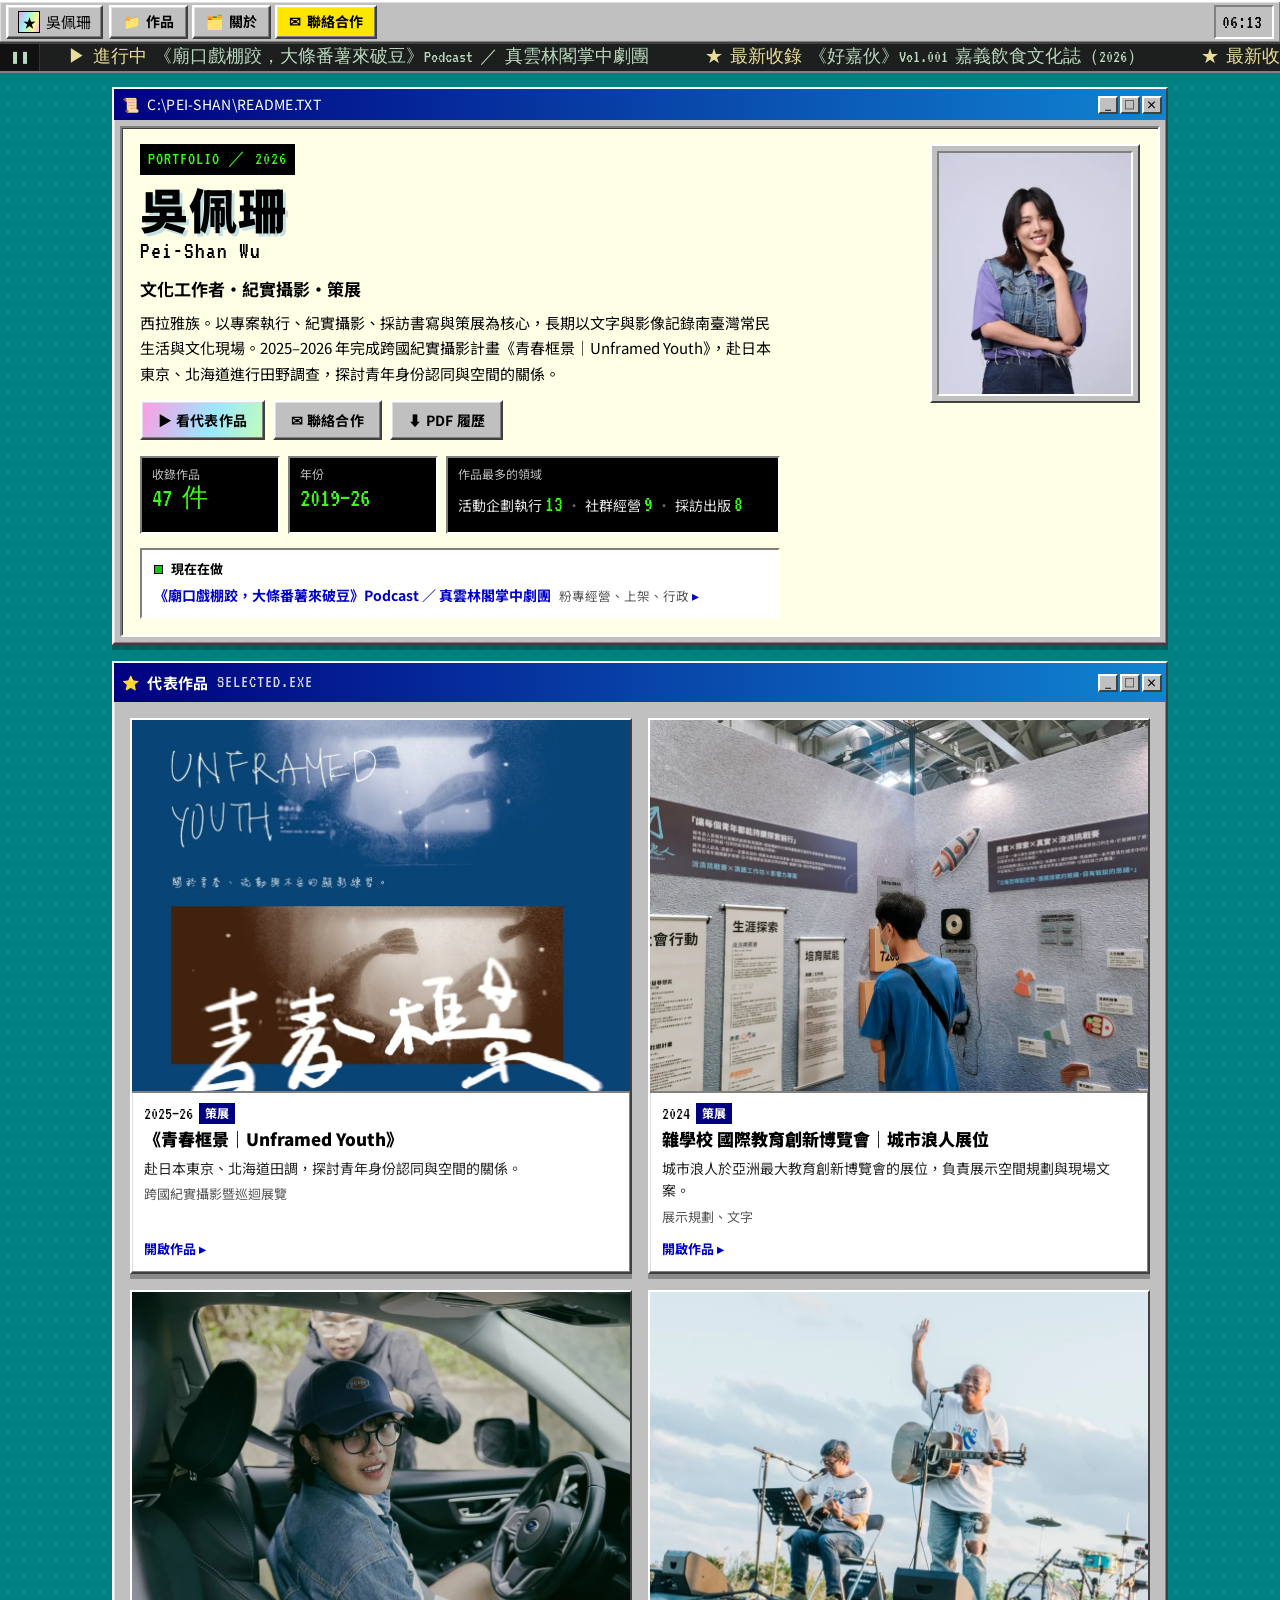
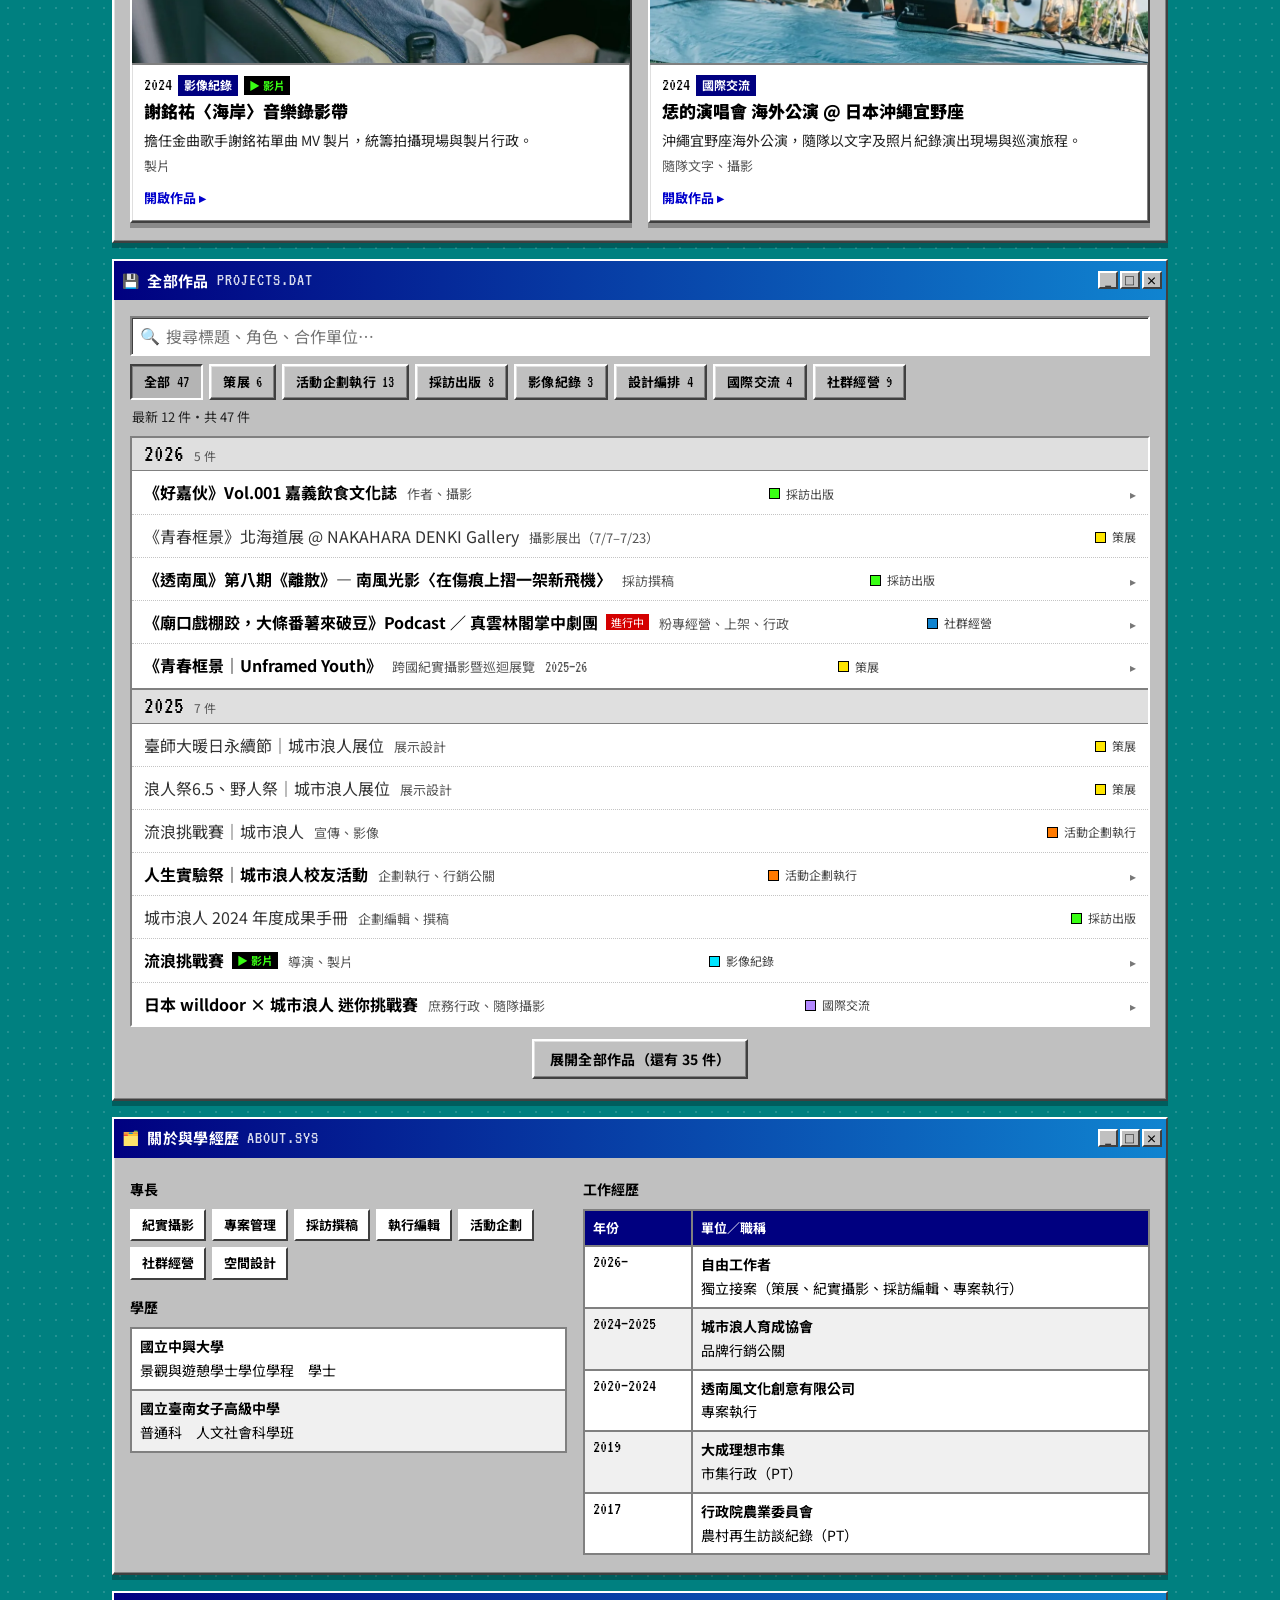
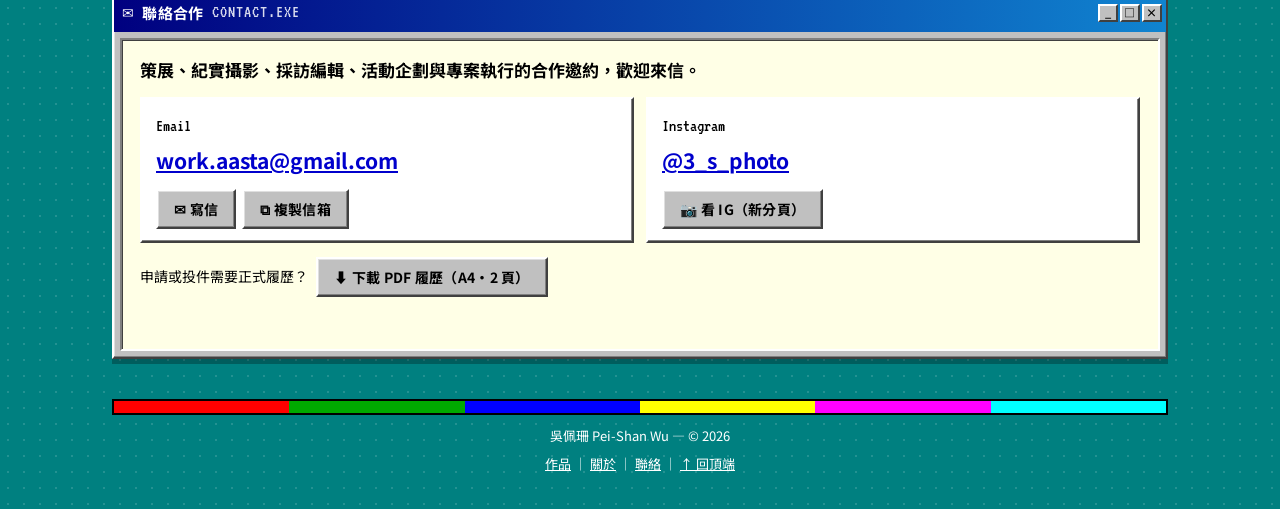
==== portfolio/index.html @ 2f160eac "Add portfolio site (portfolio/) Data-driven portfolio: works from data/works.csv, detail pages, cont" ====
<!DOCTYPE html>
<html lang="zh-Hant">
<head>
<meta charset="UTF-8">
<meta name="viewport" content="width=device-width, initial-scale=1">
<title>吳佩珊 Pei-Shan Wu｜文化工作者・紀實攝影・策展</title>
<meta name="description" content="吳佩珊（Pei-Shan Wu），文化工作者、紀實攝影、策展。作品集與合作聯絡。">
<meta property="og:title" content="吳佩珊 Pei-Shan Wu｜作品集">
<meta property="og:description" content="文化工作者・紀實攝影・策展。代表作品、完整專案列表與聯絡方式。">
<meta property="og:type" content="website">
<meta property="og:image" content="og-image.jpg">
<meta name="theme-color" content="#000080">
<link rel="icon" href="favicon.svg" type="image/svg+xml">
<link rel="preconnect" href="https://fonts.googleapis.com">
<link rel="preconnect" href="https://fonts.gstatic.com" crossorigin>
<link href="https://fonts.googleapis.com/css2?family=Noto+Sans+TC:wght@700;900&family=VT323&display=swap" rel="stylesheet">
<link rel="stylesheet" href="assets/style.css">

<!-- ════════════════════════════════════════════════════════════
     ✏️ 網站設定（平常不用改）
     作品資料預設讀取 data/works.csv。
     若之後改用 Google 試算表，把「發布到網路」的 CSV 網址貼進 sheetCsvUrl；
     讀不到時會自動退回 data/works.csv。
     ════════════════════════════════════════════════════════════ -->
<script>
window.SITE = {
  worksCsv: 'data/works.csv',
  experienceCsv: 'data/experience.csv',
  sheetCsvUrl: '',
  // 「現在在做」下方的一句接案狀態，例如：'2026 年 12 月起可接新案'。留空就不顯示。
  availability: ''
};
</script>
</head>
<body>
<a class="skip" href="#main">跳到主要內容</a>

<!-- ── 工作列 ── -->
<header class="taskbar" id="taskbar">
  <a class="start" href="#top" aria-label="回到首頁">
    <span class="start-logo" aria-hidden="true">★</span><span class="start-txt">吳佩珊</span>
  </a>
  <nav class="tasknav" id="tasknav" aria-label="主選單">
    <a class="task" href="#works" data-nav="works"><span aria-hidden="true">📁</span> 作品</a>
    <a class="task" href="#about" data-nav="about"><span aria-hidden="true">🗂️</span> 關於</a>
    <a class="task task-cta" href="#contact" data-nav="contact"><span aria-hidden="true">✉</span> 聯絡合作</a>
  </nav>
  <div class="tray">
    <button class="tray-btn" id="gBtn" type="button" hidden aria-pressed="false" aria-label="開啟重力感應"><span class="g-ico" aria-hidden="true">⚛</span><span class="g-txt">重力</span></button>
    <span id="clock" aria-hidden="true">--:--</span>
  </div>
</header>
<p class="fx-note" id="fxNote" role="status" aria-live="polite" hidden></p>

<!-- ── 跑馬燈（內容來自作品資料，可暫停）── -->
<div class="marquee" id="marquee" hidden>
  <button class="marq-toggle" id="marqToggle" type="button" aria-pressed="false" aria-label="暫停跑馬燈">❚❚</button>
  <div class="marq-viewport"><div class="marq-track" id="marqTrack"></div></div>
</div>

<main id="main" tabindex="-1">

  <!-- ═════════ 首頁 ═════════ -->
  <div id="view-home">

    <section class="hero" id="top" aria-labelledby="heroName">
      <div class="win hero-intro">
        <div class="win-title"><span aria-hidden="true">📜</span> C:\PEI-SHAN\README.TXT<span class="win-ctrl" aria-hidden="true"><b>_</b><b>□</b><b>×</b></span></div>
        <div class="win-body paper">
          <div class="intro-grid">
            <div>
              <p class="eyebrow">PORTFOLIO ／ 2026</p>
              <h1 id="heroName" class="name">吳佩珊<span class="name-en">Pei-Shan Wu</span></h1>
              <p class="roles">文化工作者・紀實攝影・策展</p>
              <p class="bio">西拉雅族。以專案執行、紀實攝影、採訪書寫與策展為核心，長期以文字與影像記錄南臺灣常民生活與文化現場。2025–2026 年完成跨國紀實攝影計畫《青春框景｜Unframed Youth》，赴日本東京、北海道進行田野調查，探討青年身份認同與空間的關係。</p>
              <div class="cta-row">
                <a class="btn btn-holo" href="#featured">▶ 看代表作品</a>
                <a class="btn" href="#contact">✉ 聯絡合作</a>
                <a class="btn" href="cv/wu-pei-shan-cv.pdf" download="吳佩珊_履歷.pdf">⬇ PDF 履歷</a>
              </div>
            </div>
            <figure class="portrait">
              <img src="images/profile-portrait.webp" alt="吳佩珊肖像" width="480" height="600" decoding="async" fetchpriority="high">
            </figure>
          </div>
          <dl class="stats" id="stats" aria-label="作品統計"></dl>
          <div class="now" id="now" hidden>
            <p class="now-h"><span class="now-dot" aria-hidden="true"></span>現在在做</p>
            <ul class="now-list" id="nowList"></ul>
            <p class="now-avail" id="nowAvail" hidden></p>
          </div>
        </div>
      </div>
    </section>

    <!-- 代表作品 -->
    <section class="win" id="featured" aria-labelledby="featuredTitle">
      <div class="win-title"><span aria-hidden="true">⭐</span> <h2 id="featuredTitle">代表作品</h2> <span class="en">SELECTED.EXE</span><span class="win-ctrl" aria-hidden="true"><b>_</b><b>□</b><b>×</b></span></div>
      <div class="win-body silver">
        <div class="feat-grid" id="featuredGrid"><p class="loading">讀取中…<span class="blink">█</span></p></div>
      </div>
    </section>

    <!-- 全部作品 -->
    <section class="win" id="works" aria-labelledby="worksTitle">
      <div class="win-title"><span aria-hidden="true">💾</span> <h2 id="worksTitle">全部作品</h2> <span class="en">PROJECTS.DAT</span><span class="win-ctrl" aria-hidden="true"><b>_</b><b>□</b><b>×</b></span></div>
      <div class="win-body silver">
        <div class="toolbar">
          <label class="search">
            <span class="sr">搜尋作品</span>
            <span aria-hidden="true">🔍</span>
            <input type="search" id="q" placeholder="搜尋標題、角色、合作單位…" autocomplete="off">
          </label>
        </div>
        <div class="filters" id="filters" role="group" aria-label="依類別篩選"></div>
        <p class="count" id="count" aria-live="polite"></p>
        <ol class="work-list" id="workList"></ol>
        <div class="more-wrap" id="moreWrap" hidden><button class="btn" type="button" id="showAll">展開全部作品</button></div>
      </div>
    </section>

    <!-- 關於 -->
    <section class="win" id="about" aria-labelledby="aboutTitle">
      <div class="win-title"><span aria-hidden="true">🗂️</span> <h2 id="aboutTitle">關於與學經歷</h2> <span class="en">ABOUT.SYS</span><span class="win-ctrl" aria-hidden="true"><b>_</b><b>□</b><b>×</b></span></div>
      <div class="win-body silver">
        <div class="about-grid">
          <div>
            <h3 class="sub">專長</h3>
            <ul class="chips">
              <li>紀實攝影</li><li>專案管理</li><li>採訪撰稿</li><li>執行編輯</li><li>活動企劃</li><li>社群經營</li><li>空間設計</li>
            </ul>
            <h3 class="sub">學歷</h3>
            <table class="tbl" id="eduTbl"><tbody></tbody></table>
          </div>
          <div>
            <h3 class="sub">工作經歷</h3>
            <table class="tbl" id="expTbl"><thead><tr><th scope="col">年份</th><th scope="col">單位／職稱</th></tr></thead><tbody></tbody></table>
          </div>
        </div>
      </div>
    </section>
  </div>

  <!-- ═════════ 作品詳細頁（由 #/work/代號 開啟）═════════ -->
  <article id="view-detail" hidden></article>

  <!-- 檢查模式（網址加 ?check=1） -->
  <section class="win" id="checkPanel" hidden></section>

  <!-- ═════════ 聯絡（固定寫在 HTML，資料讀不到也找得到）═════════ -->
  <section class="win contact" id="contact" aria-labelledby="contactTitle">
    <div class="win-title"><span aria-hidden="true">✉</span> <h2 id="contactTitle">聯絡合作</h2> <span class="en">CONTACT.EXE</span><span class="win-ctrl" aria-hidden="true"><b>_</b><b>□</b><b>×</b></span></div>
    <div class="win-body paper">
      <p class="contact-lead">策展、紀實攝影、採訪編輯、活動企劃與專案執行的合作邀約，歡迎來信。</p>
      <div class="contact-grid">
        <div class="contact-card">
          <p class="c-label">Email</p>
          <a class="c-value" id="mailLink" href="mailto:work.aasta@gmail.com">work.aasta@gmail.com</a>
          <div class="c-actions">
            <a class="btn" href="mailto:work.aasta@gmail.com?subject=%E5%90%88%E4%BD%9C%E9%82%80%E7%B4%84">✉ 寫信</a>
            <button class="btn" type="button" id="copyMail" data-copy="work.aasta@gmail.com">⧉ 複製信箱</button>
          </div>
        </div>
        <div class="contact-card">
          <p class="c-label">Instagram</p>
          <a class="c-value" href="https://www.instagram.com/3_s_photo/" target="_blank" rel="noopener">@3_s_photo</a>
          <div class="c-actions">
            <a class="btn" href="https://www.instagram.com/3_s_photo/" target="_blank" rel="noopener">📷 看 IG（新分頁）</a>
          </div>
        </div>
      </div>
      <p class="cv-line">申請或投件需要正式履歷？<a class="btn" href="cv/wu-pei-shan-cv.pdf" download="吳佩珊_履歷.pdf">⬇ 下載 PDF 履歷（A4・2 頁）</a></p>
      <p class="toast" id="toast" role="status" aria-live="polite"></p>
    </div>
  </section>
</main>

<footer class="footer">
  <div class="color-row" aria-hidden="true"><span></span><span></span><span></span><span></span><span></span><span></span></div>
  <p>吳佩珊 Pei-Shan Wu — © 2026</p>
  <p class="links"><a href="#works">作品</a> ｜ <a href="#about">關於</a> ｜ <a href="#contact">聯絡</a> ｜ <a href="#top">↑ 回頂端</a></p>
</footer>

<noscript><p class="noscript">此網站需要 JavaScript 顯示作品列表。聯絡方式：work.aasta@gmail.com ／ IG @3_s_photo</p></noscript>

<script src="assets/fx.js" defer></script>
<script src="assets/app.js" defer></script>
</body>
</html>
---- portfolio/assets/style.css ----
/* ============================================================
   吳佩珊 作品集 — Y2K / Win98 風格
   版面樣式；平常更新作品不需要改這個檔案。
   ============================================================ */
:root{
  --silver:#C0C0C0; --silver-lt:#DFDFDF; --silver-dk:#808080; --silver-xdk:#404040;
  --white:#fff; --black:#000;
  --navy:#000080; --teal:#1084D0;
  --paper:#FFFFE6; --row-alt:#F0F0F0;
  --link:#0000CC; --visited:#551A8B; --hot:#D40000;
  --lime:#39FF14; --cyan:#00E5FF; --magenta:#FF3CC7; --yellow:#FFE600;
  --holo:linear-gradient(110deg,#ff9be2,#9be7ff 30%,#c6ffb0 55%,#fff59b 75%,#ffb3f0);
  --font-ui:Tahoma,"Segoe UI","PingFang TC","Microsoft JhengHei","Noto Sans TC",sans-serif;
  --font-head:"Noto Sans TC","PingFang TC","Microsoft JhengHei",sans-serif;   /* 中英文同一套粗細 */
  --font-px:"VT323","Courier New",monospace;
  --taskbar-h:44px;
  --gx:0; --gy:1;            /* 重力方向，由 fx.js 依手機傾斜更新 */
  --drop:34px;
}
*{box-sizing:border-box;}
html{scroll-behavior:smooth; scroll-padding-top:calc(var(--taskbar-h) + 12px);}
body{
  margin:0; color:#000; font-family:var(--font-ui); font-size:16px; line-height:1.7;
  background-color:#008080;
  background-image:radial-gradient(rgba(255,255,255,.14) 1px,transparent 1.5px);
  background-size:16px 16px;
}
img{max-width:100%; display:block;}
h1,h2,h3{margin:0;}
::selection{background:var(--navy); color:#fff;}
a{color:var(--link);}
a:visited{color:var(--visited);}
a:hover{color:var(--hot);}
:focus-visible{outline:3px solid var(--yellow); outline-offset:2px; box-shadow:0 0 0 5px #000;}
.sr{position:absolute; width:1px; height:1px; overflow:hidden; clip:rect(0 0 0 0); white-space:nowrap;}
.skip{position:absolute; left:8px; top:-60px; z-index:200; background:var(--yellow); color:#000; padding:8px 14px; font-weight:bold; border:2px solid #000;}
.skip:focus{top:8px;}
[hidden]{display:none !important;}

/* ── 斜面 ── */
.bevel,.win,.btn,.task,.start,.taskbar{
  border:2px solid; border-color:var(--white) var(--silver-xdk) var(--silver-xdk) var(--white);
  box-shadow:inset -1px -1px 0 var(--silver-dk), inset 1px 1px 0 var(--silver-lt);
}
.sunken{
  border:2px solid; border-color:var(--silver-dk) var(--white) var(--white) var(--silver-dk);
  box-shadow:inset 1px 1px 0 var(--silver-xdk);
}

/* ── 工作列 ── */
.taskbar{
  position:sticky; top:0; z-index:100; height:var(--taskbar-h);
  display:flex; align-items:center; gap:6px; padding:3px 6px;
  background:var(--silver); border-left:0; border-right:0;
}
.start{display:flex; align-items:center; gap:6px; height:34px; padding:0 10px; background:var(--silver); color:#000; text-decoration:none; font-family:var(--font-head); font-size:15px;}
.start:visited{color:#000;}
.start-logo{display:grid; place-items:center; width:22px; height:22px; background:var(--holo); border:1px solid #000; font-size:13px;}
.tasknav{display:flex; gap:4px; flex:1; min-width:0;}
.task{display:flex; align-items:center; gap:6px; height:34px; padding:0 12px; background:var(--silver); color:#000; text-decoration:none; font-weight:bold; font-size:14px; white-space:nowrap;}
.task:visited{color:#000;}
.task:hover{background:#d4d4d4; color:#000;}
.task.is-current{border-color:var(--silver-xdk) var(--white) var(--white) var(--silver-xdk); box-shadow:inset 1px 1px 0 var(--silver-dk); background:repeating-conic-gradient(#c8c8c8 0 25%,#d8d8d8 0 50%) 0 0/2px 2px;}
.task-cta{background:var(--yellow);}
.task-cta:hover{background:#fff27a;}
.tray{margin-left:auto; height:34px; display:flex; align-items:center; gap:8px; padding:0 4px 0 6px; font-family:var(--font-px); font-size:20px;
  border:2px solid; border-color:var(--silver-dk) var(--white) var(--white) var(--silver-dk);}
#clock{padding-right:6px;}
.tray-btn{display:flex; align-items:center; gap:4px; height:28px; padding:0 8px; background:var(--silver); color:#000; cursor:pointer; font:bold 13px var(--font-ui);
  border:2px solid; border-color:var(--white) var(--silver-xdk) var(--silver-xdk) var(--white);}
.tray-btn .g-ico{font-size:16px; line-height:1;}
.tray-btn[aria-pressed="true"]{border-color:var(--silver-xdk) var(--white) var(--white) var(--silver-xdk); background:#000; color:var(--lime);}
.tray-btn.is-ask{background:var(--yellow); animation:nudge 1.6s ease-in-out 3;}
@keyframes nudge{50%{transform:translateY(-2px)}}
.fx-note{position:fixed; z-index:120; top:calc(var(--taskbar-h) + 6px); right:max(8px, env(safe-area-inset-right, 0px)); max-width:min(320px, calc(100vw - 16px));
  margin:0; padding:6px 10px; background:#FFFFE1; color:#000; border:1px solid #000; box-shadow:2px 2px 0 rgba(0,0,0,.4); font-size:13px; line-height:1.5;}

/* ── 重力煙火圖層：不接收點擊 ── */
#fx{position:fixed; inset:0; width:100%; height:100%; pointer-events:none; z-index:150;}

/* ── 跑馬燈 ── */
.marquee{display:flex; align-items:stretch; background:#1c1f1d; color:#b9d8bd; border-bottom:2px solid var(--silver-dk); font-family:var(--font-px); font-size:18px; line-height:1.15;}
.marq-toggle{flex:none; width:40px; background:#111; color:#b9d8bd; border:0; border-right:1px solid #333; cursor:pointer; font-size:12px;}
.marq-toggle:hover{background:#222;}
.marq-viewport{overflow:hidden; white-space:nowrap; flex:1; padding:3px 0;}
.marq-track{display:inline-flex; animation:marq 60s linear infinite;}
.marq-track span{padding:0 28px;}
.marq-track b{color:#e9dc9a; font-weight:normal;}
.marquee.is-paused .marq-track,.marquee:hover .marq-track,.marquee:focus-within .marq-track{animation-play-state:paused;}
@keyframes marq{from{transform:translateX(0)} to{transform:translateX(-50%)}}

/* ── 版面 ── */
main{display:block; max-width:1080px; margin:0 auto; padding:14px 12px 24px; outline:none;}

/* ── 視窗 ── */
.win{background:var(--silver); margin:0 0 16px;}
.win-title{
  display:flex; align-items:center; gap:8px; padding:4px 4px 4px 8px;
  background:linear-gradient(90deg,var(--navy),var(--teal)); color:#fff;
  font-family:var(--font-head); font-size:14px; letter-spacing:.3px; min-height:28px;
}
.win-title h2{font-size:15px; font-weight:700; font-family:var(--font-head);}
.win-title .en{font-family:var(--font-px); font-size:18px; opacity:.85; letter-spacing:1px;}
.win-ctrl{margin-left:auto; display:flex; gap:2px;}
.win-ctrl b{display:inline-grid; place-items:center; width:20px; height:18px; background:var(--silver); color:#000; font-size:11px; line-height:1;
  border:2px solid; border-color:var(--white) var(--silver-xdk) var(--silver-xdk) var(--white);}
.win-body{margin:6px; padding:16px 18px; background:#fff;
  border:2px solid; border-color:var(--silver-dk) var(--white) var(--white) var(--silver-dk); box-shadow:inset 1px 1px 0 var(--silver-xdk);}
.win-body.silver{background:var(--silver); border:0; box-shadow:none; padding:10px 10px 12px;}
.win-body.paper{background:var(--paper);}

/* ── 重力：影子跟著重力方向；打開的視窗順著重力掉進來 ── */
.win,.card{box-shadow:inset -1px -1px 0 var(--silver-dk), inset 1px 1px 0 var(--silver-lt),
  calc(var(--gx) * 5px) calc(var(--gy) * 5px) 0 rgba(0,0,0,.28);
  transition:box-shadow .35s ease-out, transform .15s;}
.card:hover{transform:translate(calc(var(--gx) * -3px), calc(var(--gy) * -3px));
  box-shadow:inset -1px -1px 0 var(--silver-dk), calc(var(--gx) * 8px) calc(var(--gy) * 8px) 0 #000;}
.drop{animation:drop .62s cubic-bezier(.25,.8,.35,1) both;}
@keyframes drop{
  0%{transform:translate(calc(var(--gx) * var(--drop) * -1), calc(var(--gy) * var(--drop) * -1));}
  55%{transform:translate(calc(var(--gx) * 5px), calc(var(--gy) * 5px));}
  75%{transform:translate(calc(var(--gx) * -2px), calc(var(--gy) * -2px));}
  100%{transform:none;}
}
.thud{animation:thud .45s ease-out;}
@keyframes thud{30%{transform:translate(calc(var(--gx) * 6px), calc(var(--gy) * 6px));} 60%{transform:translate(calc(var(--gx) * -2px), calc(var(--gy) * -2px));}}

/* ── 按鈕 ── */
.btn{display:inline-flex; align-items:center; justify-content:center; gap:6px; min-height:40px; padding:6px 16px;
  background:var(--silver); color:#000; font:bold 14px var(--font-ui); text-decoration:none; cursor:pointer; letter-spacing:.3px;}
.btn:visited{color:#000;}
.btn:hover{background:#d4d4d4; color:#000;}
.btn:active,.btn[aria-pressed="true"],.btn.is-active{
  border-color:var(--silver-xdk) var(--white) var(--white) var(--silver-xdk); box-shadow:inset 1px 1px 0 var(--silver-dk);
  background:#b4b4b4; padding-top:7px; padding-bottom:5px;}
.btn-holo{background:var(--holo); background-size:200% 100%; animation:holo 6s linear infinite;}
.btn-holo:hover{background:var(--holo); background-size:200% 100%;}
@keyframes holo{to{background-position:200% 0}}
.btn-sm{min-height:36px; padding:4px 10px; font-size:13px;}
.blink{animation:blink 1s step-end infinite;}
@keyframes blink{50%{opacity:0}}

/* ── HERO ── */
.hero{display:block; margin-bottom:16px;}
.hero .win{margin:0; display:flex; flex-direction:column;}
.hero .win-body{flex:1;}
.intro-grid{display:grid; grid-template-columns:minmax(0,1fr) 210px; gap:24px; align-items:start;}
.intro-grid > div{max-width:40em;}
.eyebrow{display:inline-block; margin:0 0 8px; padding:0 8px; background:#000; color:var(--lime); font-family:var(--font-px); font-size:18px; letter-spacing:1px;}
.name{font-family:var(--font-head); font-size:clamp(34px,5vw,48px); line-height:1.05; letter-spacing:1px; font-weight:900; text-shadow:3px 3px 0 rgba(16,132,208,.25);}
.name-en{display:block; margin-top:6px; font-family:var(--font-px); font-size:24px; font-weight:normal; text-shadow:none; letter-spacing:1px;}
.roles{margin:10px 0 6px; font-weight:bold; font-size:17px;}
.bio{margin:0 0 14px; font-size:15px;}
.cta-row{display:flex; flex-wrap:wrap; gap:8px;}
.portrait{margin:0; padding:5px; background:var(--silver);
  border:2px solid; border-color:var(--white) var(--silver-xdk) var(--silver-xdk) var(--white);}
.portrait img{width:100%; height:auto; aspect-ratio:4/5; object-fit:cover; border:2px solid; border-color:var(--silver-dk) var(--white) var(--white) var(--silver-dk);}
.stats{display:grid; grid-template-columns:140px 150px minmax(0,1fr); gap:8px; margin:16px 0 0; max-width:640px;}
.stats .dist dd{font-family:var(--font-ui); font-size:14px; line-height:1.9; white-space:normal; color:#e8e8e8;}
.stats .dist b{font-family:var(--font-px); font-size:22px; font-weight:normal; color:var(--lime);}
.stats .sep{color:#666; margin:0 4px;}
.stats div{background:#000; color:var(--lime); padding:6px 10px; border:2px solid; border-color:var(--silver-dk) var(--white) var(--white) var(--silver-dk);}
.stats dt{font-size:12px; color:#bbb;}
.stats dd{margin:0; font-family:var(--font-px); font-size:26px; line-height:1.1; white-space:nowrap;}


/* ── 代表作品 ── */
.feat-grid{display:grid; grid-template-columns:repeat(2,minmax(0,1fr)); gap:16px;}
.card{display:flex; flex-direction:column; background:#fff; color:#000; text-decoration:none; height:100%;
  border:2px solid; border-color:var(--white) var(--silver-xdk) var(--silver-xdk) var(--white);}
.card:visited,.card:hover{color:#000;}
.card-img{aspect-ratio:4/3; overflow:hidden; background:#000; border-bottom:2px solid var(--silver-dk);}
.card-img img{width:100%; height:100%; object-fit:cover; transition:transform .3s;}
.card:hover .card-img img{transform:scale(1.04);}
.card-body{padding:10px 12px 12px; display:flex; flex-direction:column; gap:4px; flex:1;}
.meta{display:flex; flex-wrap:wrap; gap:6px; align-items:center; font-size:12px;}
.yr{font-family:var(--font-px); font-size:18px; line-height:1;}
.cat{background:var(--navy); color:#fff; padding:0 6px; font-size:12px; font-weight:bold;}
.card h3{font-family:var(--font-head); font-weight:900; font-size:17px; line-height:1.35;}
.card .role{font-size:13px; color:#555;}
.card-sum{margin:2px 0 0; font-size:14px; line-height:1.6; color:#222;
  display:-webkit-box; -webkit-line-clamp:2; -webkit-box-orient:vertical; overflow:hidden;}
.card .more{margin-top:auto; padding-top:6px; font-size:13px; font-weight:bold; color:var(--link);}
.card:hover .more{color:var(--hot);}

/* 無圖佔位 */
.ph{display:grid; place-items:center; width:100%; height:100%; min-height:120px; background:repeating-linear-gradient(45deg,#000080 0 12px,#00006a 12px 24px); color:var(--lime); font-family:var(--font-px); font-size:20px; text-align:center; padding:8px;}

/* ── 全部作品 ── */
.toolbar{display:flex; flex-wrap:wrap; gap:8px; align-items:center; margin-bottom:8px;}
.search{flex:1 1 260px; display:flex; align-items:center; gap:6px; background:#fff; padding:0 8px; min-height:40px;
  border:2px solid; border-color:var(--silver-dk) var(--white) var(--white) var(--silver-dk); box-shadow:inset 1px 1px 0 var(--silver-xdk);}
.search input{flex:1; min-width:0; border:0; outline:0; font:16px var(--font-ui); background:transparent; padding:6px 0;}
.search:focus-within{outline:3px solid var(--yellow); box-shadow:0 0 0 5px #000;}
.filters{display:flex; flex-wrap:wrap; gap:6px; margin:4px 0 6px;}
.filters .btn{min-height:36px; padding:4px 12px; font-size:13px;}
.filters .n{font-family:var(--font-px); font-size:16px; font-weight:normal;}
.count{margin:2px 2px 8px; font-size:13px; color:#222;}
.work-list{list-style:none; margin:0; padding:0; background:#fff;
  border:2px solid; border-color:var(--silver-dk) var(--white) var(--white) var(--silver-dk);}
.yr-group + .yr-group{border-top:2px solid var(--silver-dk);}
.yr-head{position:sticky; top:var(--taskbar-h); z-index:2; display:flex; align-items:baseline; gap:10px;
  margin:0; padding:4px 12px; background:var(--silver-lt); border-bottom:1px solid var(--silver-dk); font-weight:normal;}
.yr-num{font-family:var(--font-px); font-size:24px; line-height:1;}
.yr-n{font-size:12px; color:#555;}
.rows{list-style:none; margin:0; padding:0;}
.rows li + li{border-top:1px dotted #c4c4c4;}
.work-row{display:flex; align-items:baseline; justify-content:space-between; gap:16px; padding:9px 12px; color:#000; text-decoration:none;}
.work-row:visited{color:#000;}
.work-row .main{min-width:0; line-height:1.5;}
.work-row .t{font-weight:bold;}
.work-row .role,.work-row .span{margin-left:10px; font-size:13px; color:#555; white-space:nowrap;}
.work-row .span{font-family:var(--font-px); font-size:16px;}
.work-row .live{display:inline-block; margin-left:8px; padding:0 5px; background:var(--hot); color:#fff; font-size:11px; vertical-align:2px;}
.cat-tag{flex:none; display:inline-flex; align-items:center; gap:6px; font-size:12px; color:#444; white-space:nowrap;}
.cat-tag::before{content:""; width:9px; height:9px; border:1px solid #000; background:var(--c, #999);}
.cat-tag.c0{--c:#FFE600}.cat-tag.c1{--c:#FF7A00}.cat-tag.c2{--c:#39FF14}.cat-tag.c3{--c:#00E5FF}
.cat-tag.c4{--c:#FF3CC7}.cat-tag.c5{--c:#B388FF}.cat-tag.c6{--c:#1084D0}.cat-tag.c7{--c:#C0C0C0}
.work-row:hover,.work-row:focus-visible{background:var(--navy); color:#fff;}
.work-row:hover .role,.work-row:hover .span,.work-row:hover .cat-tag,
.work-row:focus-visible .role,.work-row:focus-visible .span,.work-row:focus-visible .cat-tag{color:#dcdcff;}
.work-row .go{flex:none; font-size:12px; color:#777;}
.work-row:hover .go,.work-row:focus-visible .go{color:#fff;}
.work-row.static{color:#333;}
.work-row.static .t{font-weight:normal;}
.work-row.static:hover{background:none; color:#333;}
.work-row.static:hover .role,.work-row.static:hover .cat-tag{color:#555;}
.more-wrap{display:flex; justify-content:center; padding:12px 0 2px;}
.empty{padding:24px 12px; text-align:center;}
.loading,.load-err{padding:14px; margin:0; background:#fff;}

/* ── 關於 ── */
.about-grid{display:grid; grid-template-columns:1fr 1.3fr; gap:16px;}
.sub{font-family:var(--font-head); font-size:14px; margin:4px 0 8px; font-weight:700;}
.chips{list-style:none; padding:0; margin:0 0 16px; display:flex; flex-wrap:wrap; gap:6px;}
.chips li{padding:3px 10px; background:#fff; font-size:13px; font-weight:bold; border:2px solid; border-color:var(--white) var(--silver-xdk) var(--silver-xdk) var(--white);}
.tbl{width:100%; border-collapse:collapse; font-size:14px; background:#fff;}
.tbl th,.tbl td{border:2px solid var(--silver-dk); padding:6px 8px; text-align:left; vertical-align:top;}
.tbl thead th{background:var(--navy); color:#fff; font-weight:700; font-family:var(--font-head); font-size:13px;}
.tbl tbody tr:nth-child(even){background:var(--row-alt);}
.tbl .yr{white-space:nowrap;}

/* ── 待補 ── */
.todo{display:inline-block; padding:0 6px; background:var(--yellow); color:#000; border:1px dashed #000; font-size:12px; font-weight:bold; line-height:1.6;}

/* ── 詳細頁 ── */
.crumbs{display:flex; flex-wrap:wrap; align-items:center; gap:8px; margin-bottom:12px;}
.addr{flex:1 1 260px; background:#fff; padding:6px 10px; font-family:var(--font-px); font-size:18px; overflow:hidden; text-overflow:ellipsis; white-space:nowrap;
  border:2px solid; border-color:var(--silver-dk) var(--white) var(--white) var(--silver-dk);}
.detail-head{display:grid; grid-template-columns:minmax(0,1.3fr) minmax(0,1fr); gap:18px; align-items:start;}
.detail h1{font-family:var(--font-head); font-size:clamp(24px,3.4vw,34px); line-height:1.25; margin:6px 0 10px;}
.detail .summary{font-size:17px; margin:0 0 12px;}
.facts{margin:0; display:grid; grid-template-columns:auto 1fr; border:2px solid var(--silver-dk); background:#fff; font-size:14px;}
.facts dt,.facts dd{margin:0; padding:7px 10px; border-bottom:1px solid #d6d6d6;}
.facts dt{background:var(--silver-lt); font-weight:bold; white-space:nowrap;}
.facts dt:last-of-type,.facts dd:last-of-type{border-bottom:0;}
.prose{max-width:46em; margin-top:16px;}
.prose p{margin:0 0 1em;}
.gallery{display:grid; grid-template-columns:repeat(auto-fill,minmax(240px,1fr)); gap:12px; margin-top:16px;}
.gallery figure{margin:0; background:var(--silver); padding:5px; border:2px solid; border-color:var(--white) var(--silver-xdk) var(--silver-xdk) var(--white);}
.gallery img{width:100%; height:auto; background:#000;}
.gallery figcaption{font-size:12px; padding:4px 2px 0;}
.detail-hero{background:#000; border:2px solid; border-color:var(--silver-dk) var(--white) var(--white) var(--silver-dk);}
.detail-hero img{width:100%; height:auto; aspect-ratio:4/3; object-fit:cover;}
.detail-hero .ph{aspect-ratio:4/3;}
.ext{display:flex; flex-wrap:wrap; gap:8px; margin-top:16px;}
.pager{display:grid; grid-template-columns:1fr 1fr; gap:10px; margin-top:4px;}
.pager a{display:block; padding:10px 12px; background:var(--silver); color:#000; text-decoration:none; font-size:14px;
  border:2px solid; border-color:var(--white) var(--silver-xdk) var(--silver-xdk) var(--white);}
.pager a:hover{background:#d4d4d4;}
.pager .dir{display:block; font-family:var(--font-px); font-size:17px;}
.pager .next{text-align:right;}
.notfound{padding:20px;}

/* ── 聯絡 ── */
.contact{scroll-margin-top:calc(var(--taskbar-h) + 12px);}
.contact-lead{margin:0 0 12px; font-size:17px; font-weight:bold;}
.contact-grid{display:grid; grid-template-columns:1fr 1fr; gap:12px;}
.contact-card{background:#fff; padding:12px 14px; border:2px solid; border-color:var(--white) var(--silver-xdk) var(--silver-xdk) var(--white); box-shadow:inset -1px -1px 0 var(--silver-dk);}
.c-label{margin:0; font-family:var(--font-px); font-size:18px;}
.c-value{display:block; font-size:clamp(17px,2.4vw,21px); font-weight:bold; word-break:break-all; margin:2px 0 10px;}
.c-actions{display:flex; flex-wrap:wrap; gap:6px;}
.toast{min-height:1.6em; margin:10px 0 0; font-weight:bold;}
.contact.flash{animation:flash .9s ease 2;}
@keyframes flash{50%{box-shadow:0 0 0 6px var(--yellow)}}

/* ── 檢查模式 ── */
#checkPanel .win-body{font-size:14px;}
#checkPanel ul{margin:6px 0; padding-left:20px;}
#checkPanel .ok{color:#060; font-weight:bold;}
#checkPanel .bad{color:var(--hot); font-weight:bold;}

/* ── footer ── */
.footer{max-width:1080px; margin:0 auto; padding:0 12px 28px; text-align:center; color:#fff; font-size:13px;}
.footer a,.footer a:visited{color:#fff;}
.footer a:hover{color:var(--yellow);}
.footer p{margin:6px 0;}
.color-row{display:flex; border:2px solid #000; margin-bottom:10px;}
.color-row span{flex:1; height:12px;}
.color-row span:nth-child(1){background:#f00}.color-row span:nth-child(2){background:#0a0}.color-row span:nth-child(3){background:#00f}
.color-row span:nth-child(4){background:#ff0}.color-row span:nth-child(5){background:#f0f}.color-row span:nth-child(6){background:#0ff}
.noscript{max-width:1080px; margin:12px auto; padding:12px; background:var(--yellow);}

/* ── 響應式 ── */
@media (max-width:960px){
  .feat-grid{grid-template-columns:repeat(2,minmax(0,1fr));}
}
@media (max-width:820px){
  .detail-head{grid-template-columns:1fr;}
}
@media (max-width:620px){
  :root{--taskbar-h:52px;}
  body{font-size:15px;}
  main{padding:10px 6px 20px;}
  .taskbar{padding:3px 4px; gap:4px;}
  .start-txt,#clock{display:none;}
  .tray{padding:0 2px; border:0;}
  .tray-btn{height:42px; padding:0 8px;}
  .tray-btn .g-txt{font-size:12px;}
  .start{padding:0 8px;}
  .task{flex:1; justify-content:center; padding:0 6px; font-size:14px; height:42px;}
  .intro-grid{grid-template-columns:1fr 96px; gap:10px;}
  .win-body{margin:4px; padding:12px;}
  .stats{gap:6px; grid-template-columns:1fr 1fr;}
  .stats .dist{grid-column:1 / -1;}
  .stats div{padding:4px 8px;}
  .stats dd{font-size:20px;}
  .cta-row .btn{flex:1 1 auto; padding:6px 10px; white-space:nowrap;}
  .bio{font-size:14px;}
  .name-en{font-size:20px;}
  .feat-grid{grid-template-columns:repeat(2,minmax(0,1fr)); gap:8px;}   /* 手機也兩欄，代表作品一眼看完 */
  .card-body{padding:8px 9px 10px;}
  .card h3{font-size:14px;}
  .card .role{font-size:12px;}
  .card-sum{font-size:12.5px; -webkit-line-clamp:3;}
  .card .more{display:none;}
  .about-grid,.contact-grid{grid-template-columns:1fr;}
  .work-row{display:block; padding:10px;}
  .work-row .t{display:block;}
  .work-row .role{margin-left:0;}
  .work-row .cat-tag{display:none;}          /* 手機上用篩選按鈕看類別，列表更短 */
  .work-row{position:relative; padding-right:28px;}
  .work-row .go{position:absolute; right:10px; top:12px;}
  .pager{grid-template-columns:1fr;}
  .pager .next{text-align:left;}
  .win-title .en{display:none;}
}

/* ── 動態偏好 ── */
@media (prefers-reduced-motion:reduce){
  html{scroll-behavior:auto;}
  .marq-track,.btn-holo,.blink,.contact.flash,.drop,.thud,.tray-btn.is-ask{animation:none;}
  .card,.card-img img{transition:none;}
  .card:hover{transform:none;}
  .win,.card{transition:none;}
}

/* ── 列印：當成紙本 CV ── */
@media print{
  body{background:#fff;}
  .taskbar,.marquee,#fx,.fx-note,.toolbar,.filters,.cta-row,.win-ctrl,.c-actions,.color-row,.skip,.pager,.crumbs .btn{display:none !important;}
  .win,.win-body{border:0; box-shadow:none;}
  .win-title{background:none; color:#000; border-bottom:2px solid #000;}
  .card,.work-row{break-inside:avoid;}
}

/* 程式移過去的焦點（標題、區塊）不畫外框；可 Tab 到的元素仍有清楚外框 */
[tabindex="-1"]:focus{outline:none; box-shadow:none;}
.contact.flash.thud{animation:thud .45s ease-out, flash .9s ease 2;}
@media (prefers-reduced-motion:reduce){ .contact.flash.thud{animation:none;} }

/* ── 影片 ── */
.vid{display:inline-block; margin-left:8px; padding:0 5px; background:#000; color:var(--lime); font-size:11px; font-weight:bold; vertical-align:2px; white-space:nowrap;}
.meta .vid{margin-left:0;}
.work-row:hover .vid,.work-row:focus-visible .vid{background:var(--lime); color:#000;}
.video{background:#000; border:2px solid; border-color:var(--silver-dk) var(--white) var(--white) var(--silver-dk);}
.video-poster{position:relative; display:block; width:100%; aspect-ratio:16/9; max-width:100%; padding:0; border:0; background:#000; cursor:pointer; overflow:hidden;}
.video-poster img,.video-poster .ph{width:100%; height:100%; object-fit:cover; opacity:.85; transition:opacity .2s, transform .3s;}
.video-poster:hover img{opacity:1; transform:scale(1.03);}
.video-poster .play{position:absolute; left:50%; top:50%; transform:translate(-50%,-50%); display:grid; place-items:center; width:68px; height:48px; padding-left:4px;
  background:var(--silver); color:#000; font-size:22px;
  border:2px solid; border-color:var(--white) var(--silver-xdk) var(--silver-xdk) var(--white); box-shadow:3px 3px 0 #000;}
.video-poster:hover .play{background:var(--yellow);}
.video-poster .play-txt{position:absolute; left:8px; bottom:8px; padding:1px 8px; background:#000; color:var(--lime); font-family:var(--font-px); font-size:18px;}
.video-poster:focus-visible{outline:3px solid var(--yellow); outline-offset:-3px; box-shadow:none;}
.video-frame{display:block; width:100%; aspect-ratio:16/9; max-width:100%; border:0; background:#000;}
.video figcaption{background:var(--silver); font-size:13px; padding:5px 8px;}
.detail-head.solo{grid-template-columns:minmax(0,1fr); max-width:46em;}
.detail .meta .live{display:inline-block; padding:0 6px; background:var(--hot); color:#fff; font-size:12px; font-weight:bold;}

/* ── 現在在做 ── */
.now{margin-top:14px; max-width:640px; padding:8px 12px; background:#fff; border:2px solid; border-color:var(--silver-dk) var(--white) var(--white) var(--silver-dk);}
.now-h{margin:0 0 2px; display:flex; align-items:center; gap:8px; font-weight:700; font-size:13px;}
.now-dot{width:9px; height:9px; background:#16c60c; border:1px solid #000; animation:live 1.6s ease-in-out infinite;}
@keyframes live{50%{opacity:.25}}
.now-list{list-style:none; margin:0; padding:0;}
.now-list li{padding:3px 0; font-size:14px; line-height:1.5;}
.now-list li + li{border-top:1px dotted #c4c4c4;}
.now-list .t{font-weight:bold;}
.now-list .role{margin-left:8px; font-size:12.5px; color:#555;}
.now-list a{color:var(--link); text-decoration:none;}
.now-list a:hover .t{text-decoration:underline;}
.now-avail{margin:4px 0 0; font-size:13px; color:#222;}

/* ── PDF 履歷 ── */
.cv-line{display:flex; flex-wrap:wrap; align-items:center; gap:8px; margin:14px 0 0; font-size:14px;}
@media (max-width:620px){ .cta-row .btn{font-size:13px;} }
@media (prefers-reduced-motion:reduce){ .now-dot{animation:none;} }
@media print{ .now-dot{animation:none;} .cv-line{display:none;} }
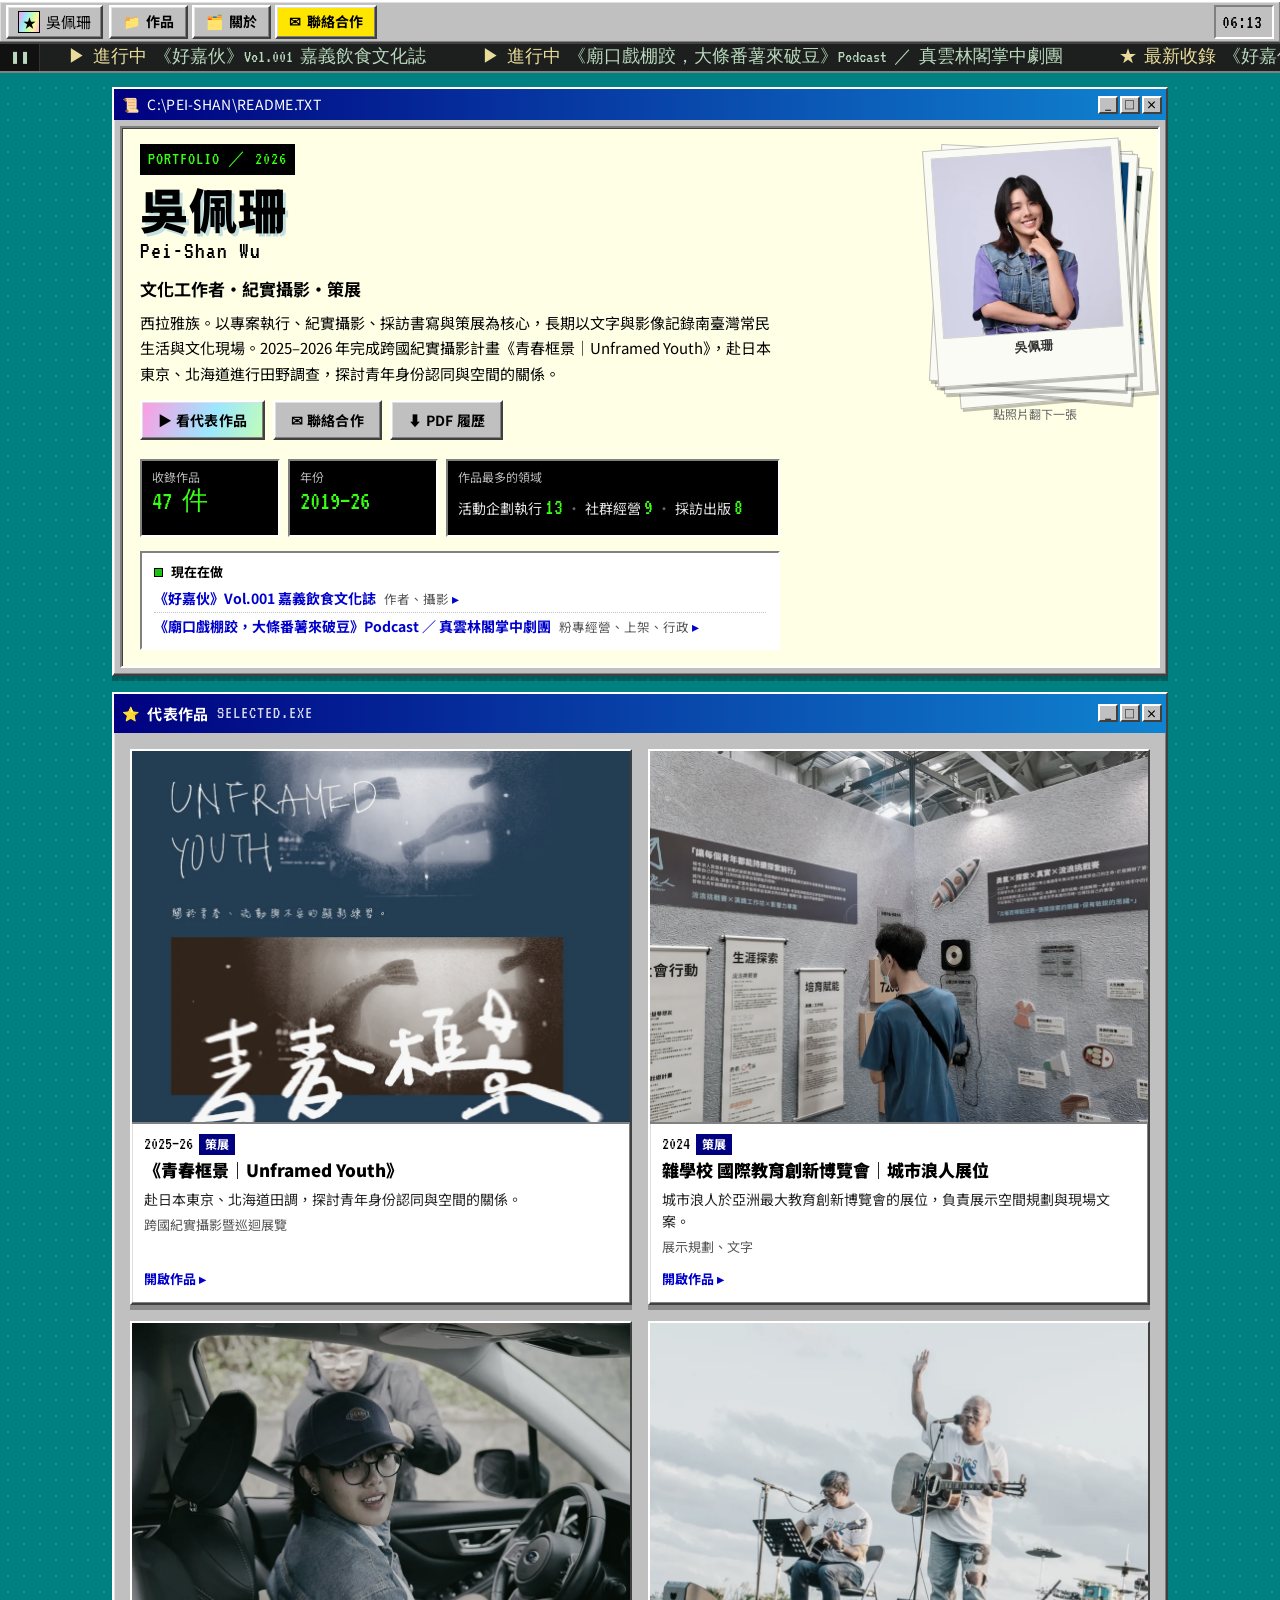
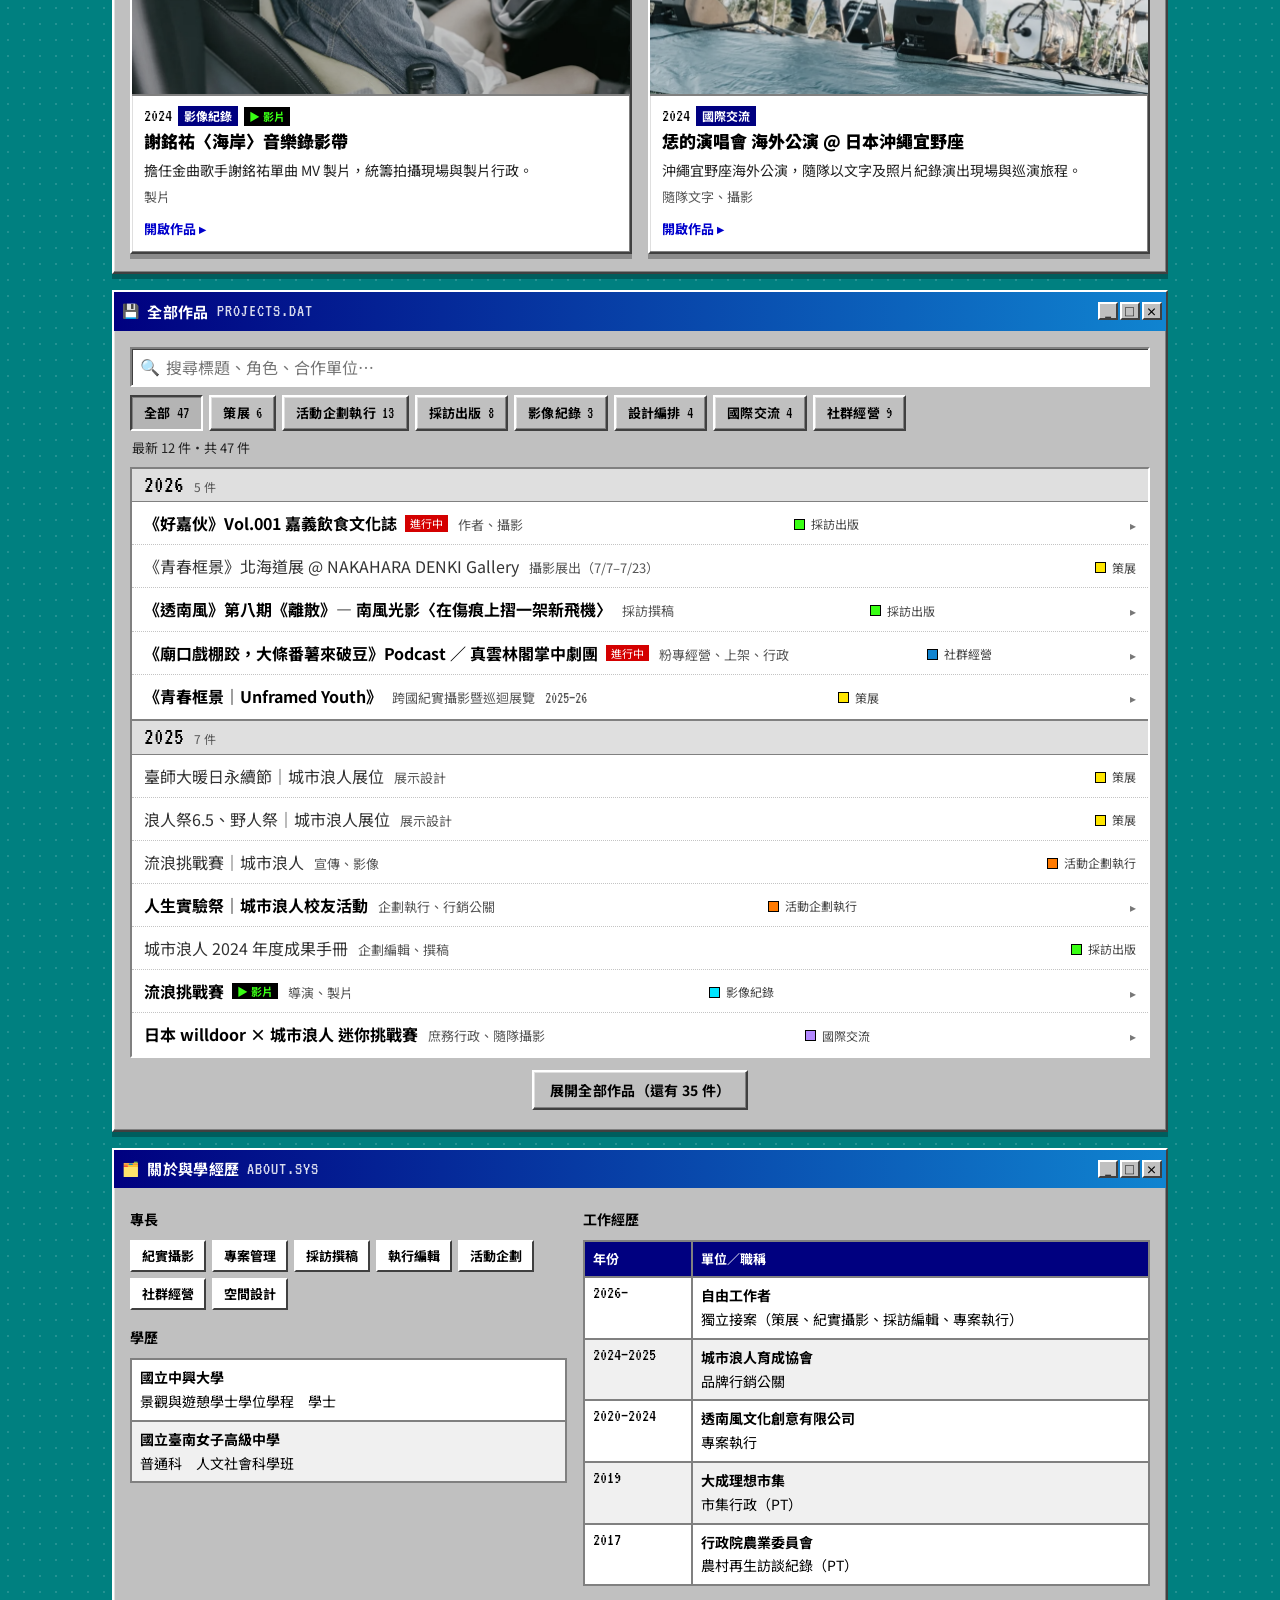
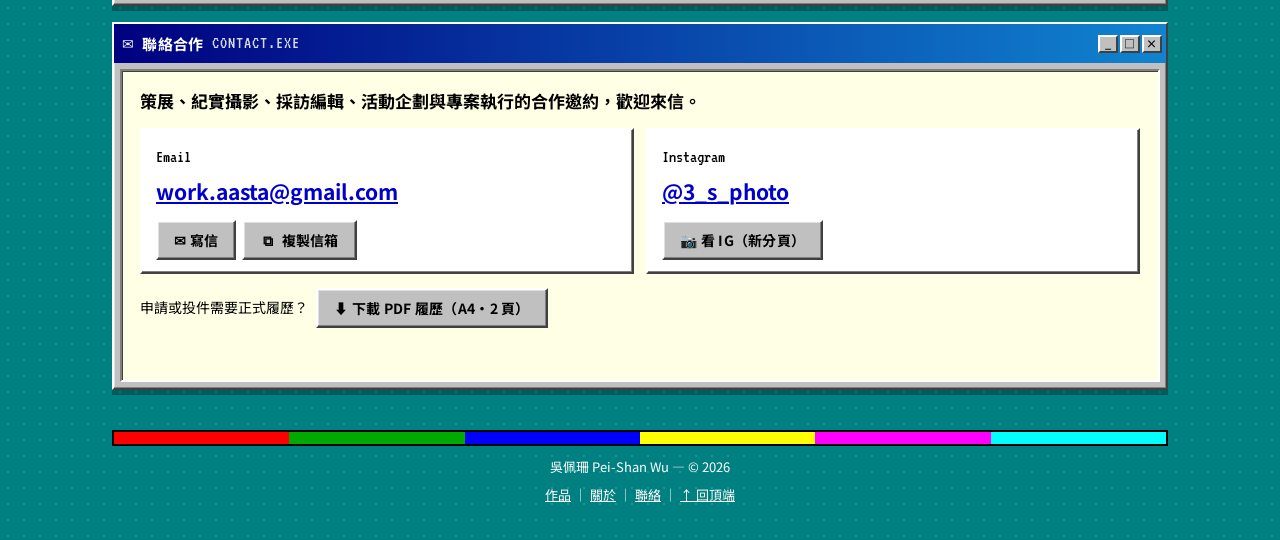
==== commit fadf678e: "Add motion effects; mark 好嘉伙 as in progress - Name and PORTFOLIO label decode from scrambled charact" ====
--- a/portfolio/index.html
+++ b/portfolio/index.html
@@ -158,7 +158,7 @@
           <a class="c-value" id="mailLink" href="mailto:work.aasta@gmail.com">work.aasta@gmail.com</a>
           <div class="c-actions">
             <a class="btn" href="mailto:work.aasta@gmail.com?subject=%E5%90%88%E4%BD%9C%E9%82%80%E7%B4%84">✉ 寫信</a>
-            <button class="btn" type="button" id="copyMail" data-copy="work.aasta@gmail.com">⧉ 複製信箱</button>
+            <button class="btn cp-btn" type="button" id="copyMail" data-copy="work.aasta@gmail.com"><span class="cp-ico" aria-hidden="true">⧉</span><span class="cp-txt">複製信箱</span><span class="cp-pop" aria-hidden="true">已複製</span></button>
           </div>
         </div>
         <div class="contact-card">
@@ -184,6 +184,7 @@
 <noscript><p class="noscript">此網站需要 JavaScript 顯示作品列表。聯絡方式：work.aasta@gmail.com ／ IG @3_s_photo</p></noscript>
 
 <script src="assets/fx.js" defer></script>
+<script src="assets/motion.js" defer></script>
 <script src="assets/app.js" defer></script>
 </body>
 </html>
--- a/portfolio/assets/style.css
+++ b/portfolio/assets/style.css
@@ -407,3 +407,49 @@
 @media (max-width:620px){ .cta-row .btn{font-size:13px;} }
 @media (prefers-reduced-motion:reduce){ .now-dot{animation:none;} }
 @media print{ .now-dot{animation:none;} .cv-line{display:none;} }
+
+/* ── 拍立得洗牌（首頁肖像位置）── */
+.pola-wrap{display:flex; flex-direction:column; align-items:center; gap:10px;}
+.pola-stack{position:relative; display:block; width:100%; aspect-ratio:5/6; max-width:100%; padding:0; border:0; background:none; cursor:pointer;}
+.pola-stack:focus-visible{outline:3px solid var(--yellow); outline-offset:6px; box-shadow:0 0 0 9px #000;}
+.pola{position:absolute; inset:0 6% 6% 0; display:flex; flex-direction:column; gap:6px; padding:7px 7px 0; background:#fbfbf6;
+  border:1px solid #bdbdb4; box-shadow:2px 3px 0 rgba(0,0,0,.25);
+  transform:translate(calc(var(--d) * 5px), calc(var(--d) * 5px)) rotate(var(--r));
+  transition:transform .3s ease;}
+.pola img{width:100%; aspect-ratio:1/1; object-fit:cover; background:#ddd; border:1px solid #d6d6cf;}
+.pola .cap{flex:1; display:flex; align-items:center; justify-content:center; padding:0 4px 6px; font-size:12.5px; font-weight:700; line-height:1.3;
+  color:#333; text-align:center; overflow:hidden; display:-webkit-box; -webkit-line-clamp:2; -webkit-box-orient:vertical;}
+.pola:not(.is-top) .cap{visibility:hidden;}
+.pola-stack:hover .pola.is-top{transform:translate(-2px,-4px) rotate(calc(var(--r) * .4));}
+.pola-now{margin:0; display:flex; flex-direction:column; align-items:center; gap:2px; font-size:13px; font-weight:700; text-align:center; line-height:1.4; min-height:2.8em;}
+.pola-now a{text-decoration:none;}
+.pola-now a:hover{text-decoration:underline;}
+.pola-now .hint{font-weight:normal; font-size:12px; color:#666;}
+
+/* ── 低飽和喚醒：作品照片平常偏低飽和，滑過恢復鮮豔（只在能滑鼠移過的裝置）── */
+@media (hover:hover){
+  .card-img img,.detail-hero img,.gallery img{filter:saturate(.45) brightness(.97); transition:filter .45s ease, transform .4s ease;}
+  .card:hover .card-img img,.card:focus-visible .card-img img,
+  .detail-hero:hover img,.gallery figure:hover img{filter:none;}
+}
+
+/* ── 複製成功回饋 ── */
+.cp-btn{position:relative;}
+.cp-ico{display:inline-block; width:1.1em; text-align:center;}
+.cp-btn.copied .cp-ico{color:#0a7d1e; animation:cp-spin .35s ease;}
+@keyframes cp-spin{from{transform:rotate(-180deg) scale(.4)} to{transform:none}}
+.cp-pop{position:absolute; left:50%; bottom:calc(100% + 8px); padding:3px 10px; background:#000; color:var(--lime); font-size:12px; white-space:nowrap;
+  border:1px solid #000; opacity:0; transform:translate(-50%, 6px) scale(.9); pointer-events:none; transition:opacity .2s, transform .25s cubic-bezier(.3,1.5,.5,1);}
+.cp-pop::after{content:""; position:absolute; left:50%; top:100%; margin-left:-5px; border:5px solid transparent; border-top-color:#000;}
+.cp-btn.copied .cp-pop{opacity:1; transform:translate(-50%, 0) scale(1);}
+
+@media (max-width:620px){
+  .intro-grid{grid-template-columns:1fr 128px;}
+  .pola .cap{font-size:11px;}
+  .pola-now{font-size:12px;}
+}
+@media (prefers-reduced-motion:reduce){
+  .pola,.cp-pop{transition:none;} .cp-btn.copied .cp-ico{animation:none;}
+}
+.eyebrow{white-space:nowrap;}
+@media (max-width:620px){ .eyebrow{font-size:15px; padding:0 6px;} }
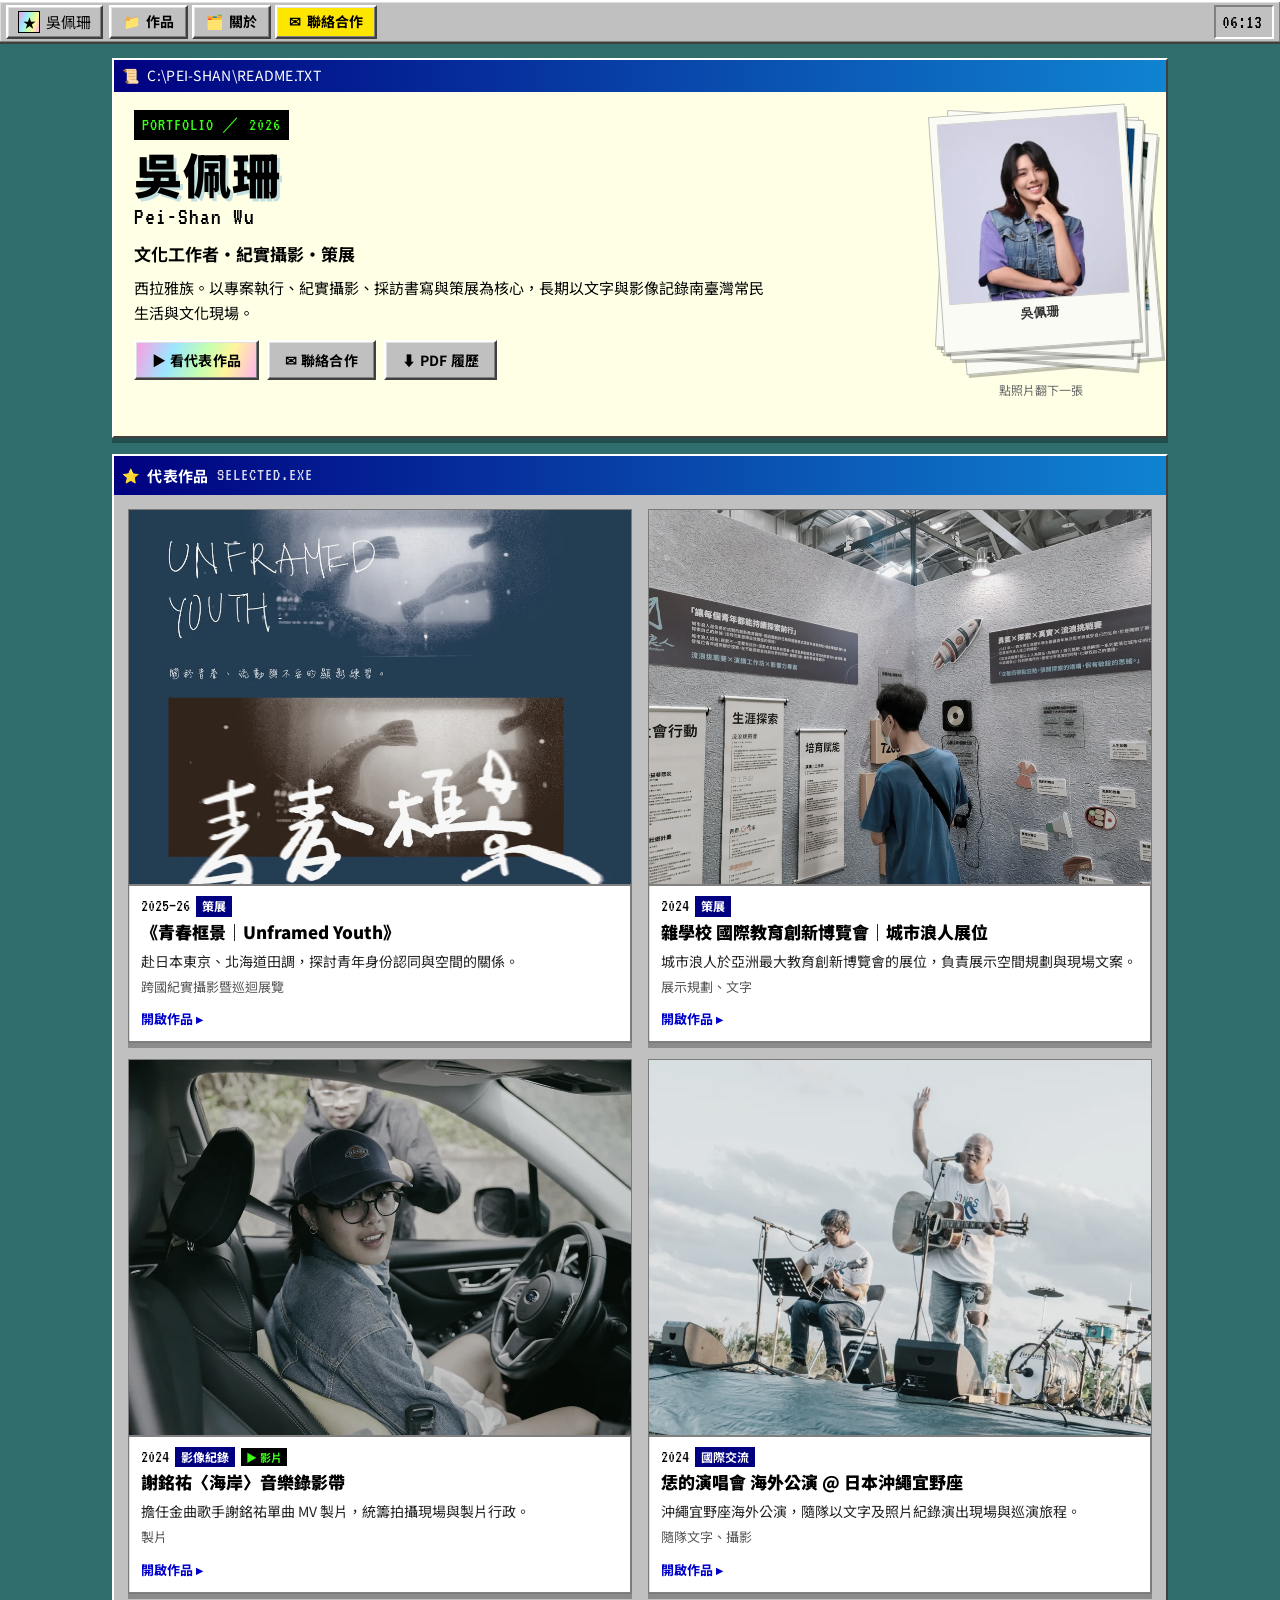
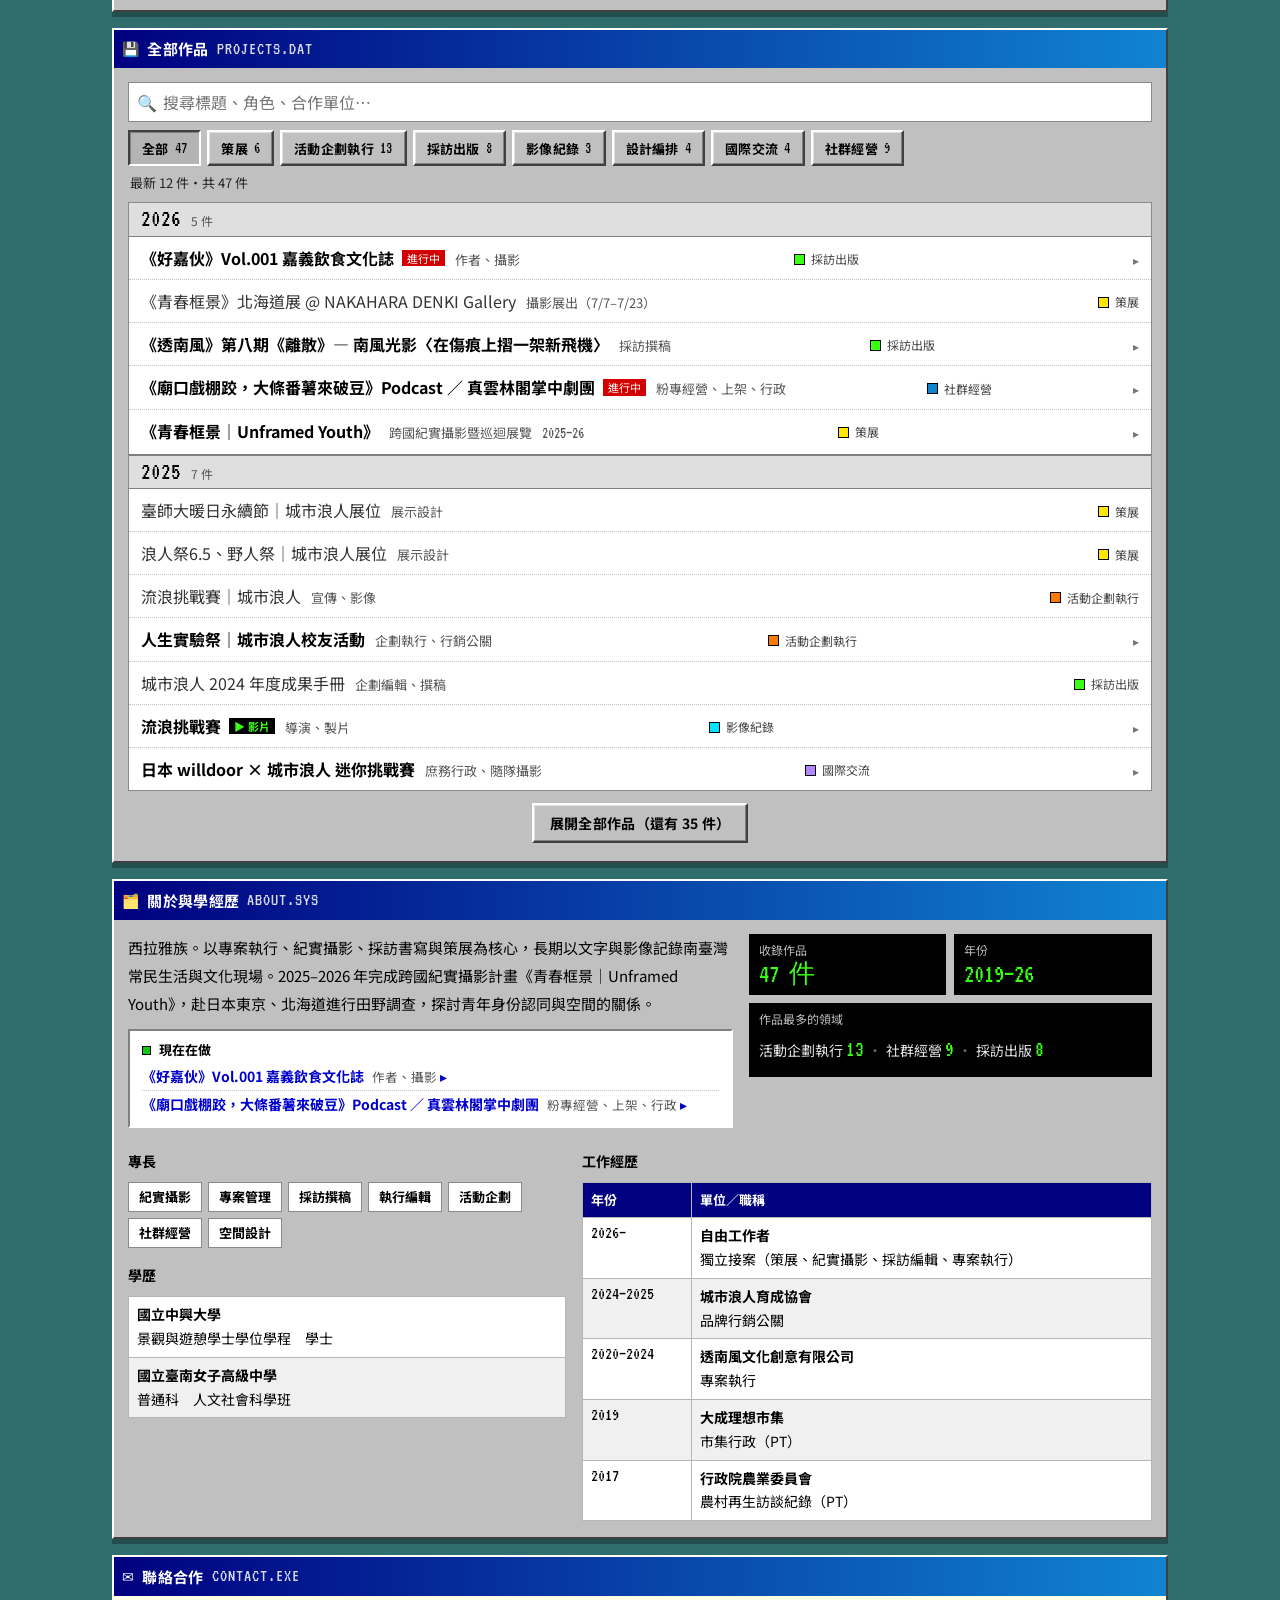
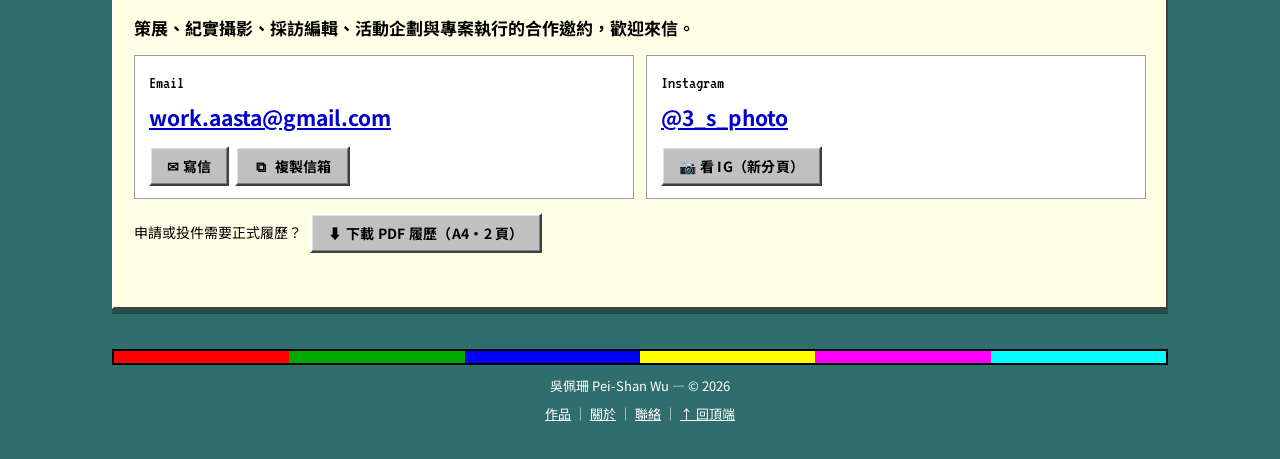
==== commit 0d0008e1: "Readability: drop fake window buttons, marquee and autoplay motion - Remove the non-functional _ □ ×" ====
--- a/portfolio/index.html
+++ b/portfolio/index.html
@@ -52,11 +52,6 @@
 </header>
 <p class="fx-note" id="fxNote" role="status" aria-live="polite" hidden></p>
 
-<!-- ── 跑馬燈（內容來自作品資料，可暫停）── -->
-<div class="marquee" id="marquee" hidden>
-  <button class="marq-toggle" id="marqToggle" type="button" aria-pressed="false" aria-label="暫停跑馬燈">❚❚</button>
-  <div class="marq-viewport"><div class="marq-track" id="marqTrack"></div></div>
-</div>
 
 <main id="main" tabindex="-1">
 
@@ -65,14 +60,14 @@
 
     <section class="hero" id="top" aria-labelledby="heroName">
       <div class="win hero-intro">
-        <div class="win-title"><span aria-hidden="true">📜</span> C:\PEI-SHAN\README.TXT<span class="win-ctrl" aria-hidden="true"><b>_</b><b>□</b><b>×</b></span></div>
+        <div class="win-title"><span aria-hidden="true">📜</span> C:\PEI-SHAN\README.TXT</div>
         <div class="win-body paper">
           <div class="intro-grid">
             <div>
               <p class="eyebrow">PORTFOLIO ／ 2026</p>
               <h1 id="heroName" class="name">吳佩珊<span class="name-en">Pei-Shan Wu</span></h1>
               <p class="roles">文化工作者・紀實攝影・策展</p>
-              <p class="bio">西拉雅族。以專案執行、紀實攝影、採訪書寫與策展為核心，長期以文字與影像記錄南臺灣常民生活與文化現場。2025–2026 年完成跨國紀實攝影計畫《青春框景｜Unframed Youth》，赴日本東京、北海道進行田野調查，探討青年身份認同與空間的關係。</p>
+              <p class="bio">西拉雅族。以專案執行、紀實攝影、採訪書寫與策展為核心，長期以文字與影像記錄南臺灣常民生活與文化現場。</p>
               <div class="cta-row">
                 <a class="btn btn-holo" href="#featured">▶ 看代表作品</a>
                 <a class="btn" href="#contact">✉ 聯絡合作</a>
@@ -83,27 +78,21 @@
               <img src="images/profile-portrait.webp" alt="吳佩珊肖像" width="480" height="600" decoding="async" fetchpriority="high">
             </figure>
           </div>
-          <dl class="stats" id="stats" aria-label="作品統計"></dl>
-          <div class="now" id="now" hidden>
-            <p class="now-h"><span class="now-dot" aria-hidden="true"></span>現在在做</p>
-            <ul class="now-list" id="nowList"></ul>
-            <p class="now-avail" id="nowAvail" hidden></p>
-          </div>
         </div>
       </div>
     </section>
 
     <!-- 代表作品 -->
     <section class="win" id="featured" aria-labelledby="featuredTitle">
-      <div class="win-title"><span aria-hidden="true">⭐</span> <h2 id="featuredTitle">代表作品</h2> <span class="en">SELECTED.EXE</span><span class="win-ctrl" aria-hidden="true"><b>_</b><b>□</b><b>×</b></span></div>
+      <div class="win-title"><span aria-hidden="true">⭐</span> <h2 id="featuredTitle">代表作品</h2> <span class="en">SELECTED.EXE</span></div>
       <div class="win-body silver">
-        <div class="feat-grid" id="featuredGrid"><p class="loading">讀取中…<span class="blink">█</span></p></div>
+        <div class="feat-grid" id="featuredGrid"><p class="loading">讀取中…</p></div>
       </div>
     </section>
 
     <!-- 全部作品 -->
     <section class="win" id="works" aria-labelledby="worksTitle">
-      <div class="win-title"><span aria-hidden="true">💾</span> <h2 id="worksTitle">全部作品</h2> <span class="en">PROJECTS.DAT</span><span class="win-ctrl" aria-hidden="true"><b>_</b><b>□</b><b>×</b></span></div>
+      <div class="win-title"><span aria-hidden="true">💾</span> <h2 id="worksTitle">全部作品</h2> <span class="en">PROJECTS.DAT</span></div>
       <div class="win-body silver">
         <div class="toolbar">
           <label class="search">
@@ -121,8 +110,19 @@
 
     <!-- 關於 -->
     <section class="win" id="about" aria-labelledby="aboutTitle">
-      <div class="win-title"><span aria-hidden="true">🗂️</span> <h2 id="aboutTitle">關於與學經歷</h2> <span class="en">ABOUT.SYS</span><span class="win-ctrl" aria-hidden="true"><b>_</b><b>□</b><b>×</b></span></div>
+      <div class="win-title"><span aria-hidden="true">🗂️</span> <h2 id="aboutTitle">關於與學經歷</h2> <span class="en">ABOUT.SYS</span></div>
       <div class="win-body silver">
+        <div class="about-top">
+          <div>
+            <p class="about-bio">西拉雅族。以專案執行、紀實攝影、採訪書寫與策展為核心，長期以文字與影像記錄南臺灣常民生活與文化現場。2025–2026 年完成跨國紀實攝影計畫《青春框景｜Unframed Youth》，赴日本東京、北海道進行田野調查，探討青年身份認同與空間的關係。</p>
+            <div class="now" id="now" hidden>
+              <p class="now-h"><span class="now-dot" aria-hidden="true"></span>現在在做</p>
+              <ul class="now-list" id="nowList"></ul>
+              <p class="now-avail" id="nowAvail" hidden></p>
+            </div>
+          </div>
+          <dl class="stats" id="stats" aria-label="作品統計"></dl>
+        </div>
         <div class="about-grid">
           <div>
             <h3 class="sub">專長</h3>
@@ -149,7 +149,7 @@
 
   <!-- ═════════ 聯絡（固定寫在 HTML，資料讀不到也找得到）═════════ -->
   <section class="win contact" id="contact" aria-labelledby="contactTitle">
-    <div class="win-title"><span aria-hidden="true">✉</span> <h2 id="contactTitle">聯絡合作</h2> <span class="en">CONTACT.EXE</span><span class="win-ctrl" aria-hidden="true"><b>_</b><b>□</b><b>×</b></span></div>
+    <div class="win-title"><span aria-hidden="true">✉</span> <h2 id="contactTitle">聯絡合作</h2> <span class="en">CONTACT.EXE</span></div>
     <div class="win-body paper">
       <p class="contact-lead">策展、紀實攝影、採訪編輯、活動企劃與專案執行的合作邀約，歡迎來信。</p>
       <div class="contact-grid">
--- a/portfolio/assets/style.css
+++ b/portfolio/assets/style.css
@@ -78,16 +78,6 @@
 /* ── 重力煙火圖層：不接收點擊 ── */
 #fx{position:fixed; inset:0; width:100%; height:100%; pointer-events:none; z-index:150;}
 
-/* ── 跑馬燈 ── */
-.marquee{display:flex; align-items:stretch; background:#1c1f1d; color:#b9d8bd; border-bottom:2px solid var(--silver-dk); font-family:var(--font-px); font-size:18px; line-height:1.15;}
-.marq-toggle{flex:none; width:40px; background:#111; color:#b9d8bd; border:0; border-right:1px solid #333; cursor:pointer; font-size:12px;}
-.marq-toggle:hover{background:#222;}
-.marq-viewport{overflow:hidden; white-space:nowrap; flex:1; padding:3px 0;}
-.marq-track{display:inline-flex; animation:marq 60s linear infinite;}
-.marq-track span{padding:0 28px;}
-.marq-track b{color:#e9dc9a; font-weight:normal;}
-.marquee.is-paused .marq-track,.marquee:hover .marq-track,.marquee:focus-within .marq-track{animation-play-state:paused;}
-@keyframes marq{from{transform:translateX(0)} to{transform:translateX(-50%)}}
 
 /* ── 版面 ── */
 main{display:block; max-width:1080px; margin:0 auto; padding:14px 12px 24px; outline:none;}
@@ -101,9 +91,6 @@
 }
 .win-title h2{font-size:15px; font-weight:700; font-family:var(--font-head);}
 .win-title .en{font-family:var(--font-px); font-size:18px; opacity:.85; letter-spacing:1px;}
-.win-ctrl{margin-left:auto; display:flex; gap:2px;}
-.win-ctrl b{display:inline-grid; place-items:center; width:20px; height:18px; background:var(--silver); color:#000; font-size:11px; line-height:1;
-  border:2px solid; border-color:var(--white) var(--silver-xdk) var(--silver-xdk) var(--white);}
 .win-body{margin:6px; padding:16px 18px; background:#fff;
   border:2px solid; border-color:var(--silver-dk) var(--white) var(--white) var(--silver-dk); box-shadow:inset 1px 1px 0 var(--silver-xdk);}
 .win-body.silver{background:var(--silver); border:0; box-shadow:none; padding:10px 10px 12px;}
@@ -453,3 +440,32 @@
 }
 .eyebrow{white-space:nowrap;}
 @media (max-width:620px){ .eyebrow{font-size:15px; padding:0 6px;} }
+
+/* ============================================================
+   易讀性調整：背景純色、外框只留一層、只保留回應操作的動畫
+   ============================================================ */
+body{background-color:#2f6e6c; background-image:none;}
+/* 視窗內容區不再有第二層凹陷框 */
+.win-body,.win-body.paper{margin:0; border:0; box-shadow:none; padding:18px 20px;}
+.win-body.silver{padding:14px 14px 16px;}
+/* 卡片、列表、表格、聯絡卡改成單一細框 */
+.card{border:1px solid #7a7a7a;}
+.work-list{border:1px solid #8a8a8a;}
+.tbl th,.tbl td{border:1px solid #b5b5b5;}
+.contact-card{border:1px solid #9a9a9a; box-shadow:none;}
+.chips li{border:1px solid #8a8a8a;}
+.stats div{border:0;}
+.search{border:1px solid #8a8a8a; box-shadow:none;}
+/* 自動播放的動畫拿掉（按鈕漸層靜止、小綠點不閃、重力按鈕不跳） */
+.btn-holo{animation:none; background-size:100% 100%;}
+.now-dot{animation:none;}
+.tray-btn.is-ask{animation:none;}
+
+/* ── 關於：完整簡介＋現在在做＋統計 ── */
+.about-top{display:grid; grid-template-columns:minmax(0,1.5fr) minmax(0,1fr); gap:16px; align-items:start; margin-bottom:18px;}
+.about-bio{margin:0 0 12px; font-size:15px; line-height:1.85; max-width:40em;}
+.about-top .now{margin-top:0; max-width:none;}
+.about-top .stats{margin:0; max-width:none; grid-template-columns:1fr 1fr;}
+.about-top .stats .dist{grid-column:1 / -1;}
+@media (max-width:820px){ .about-top{grid-template-columns:1fr;} }
+.pola-wrap{gap:20px;}
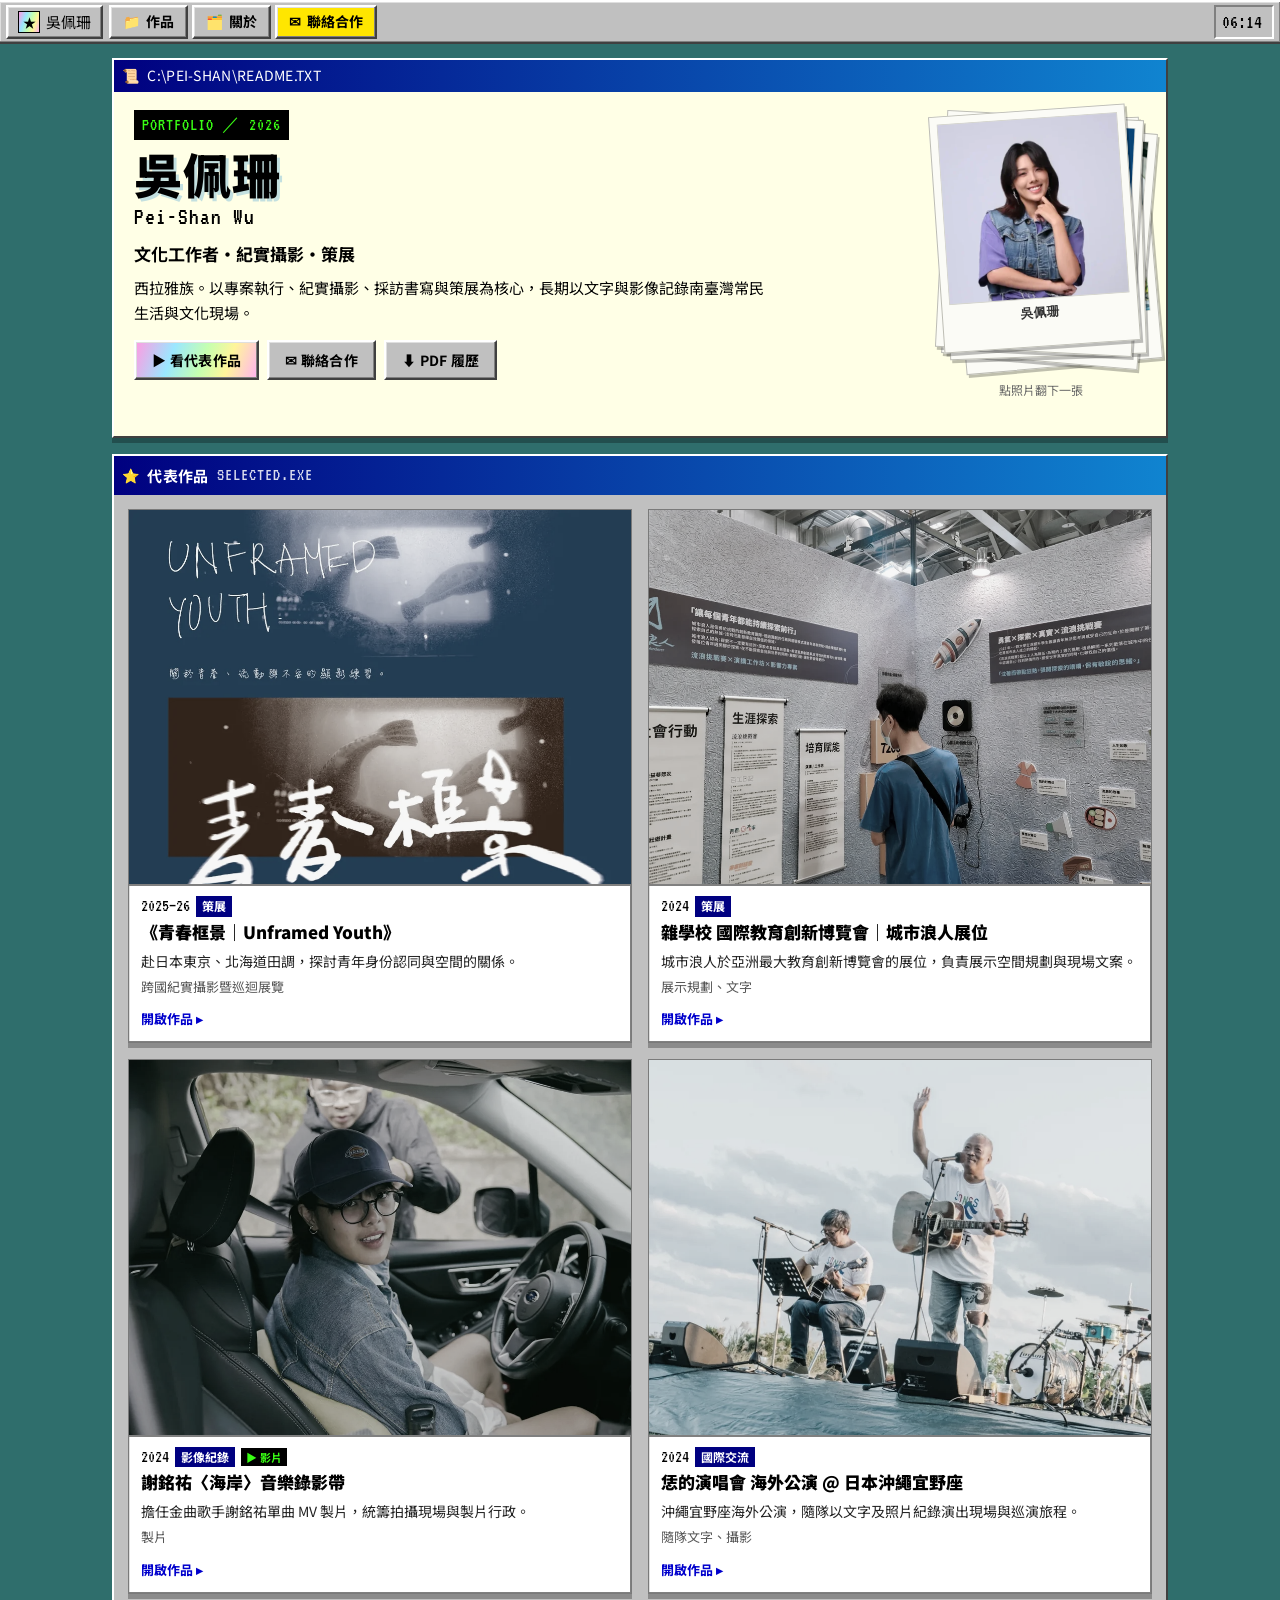
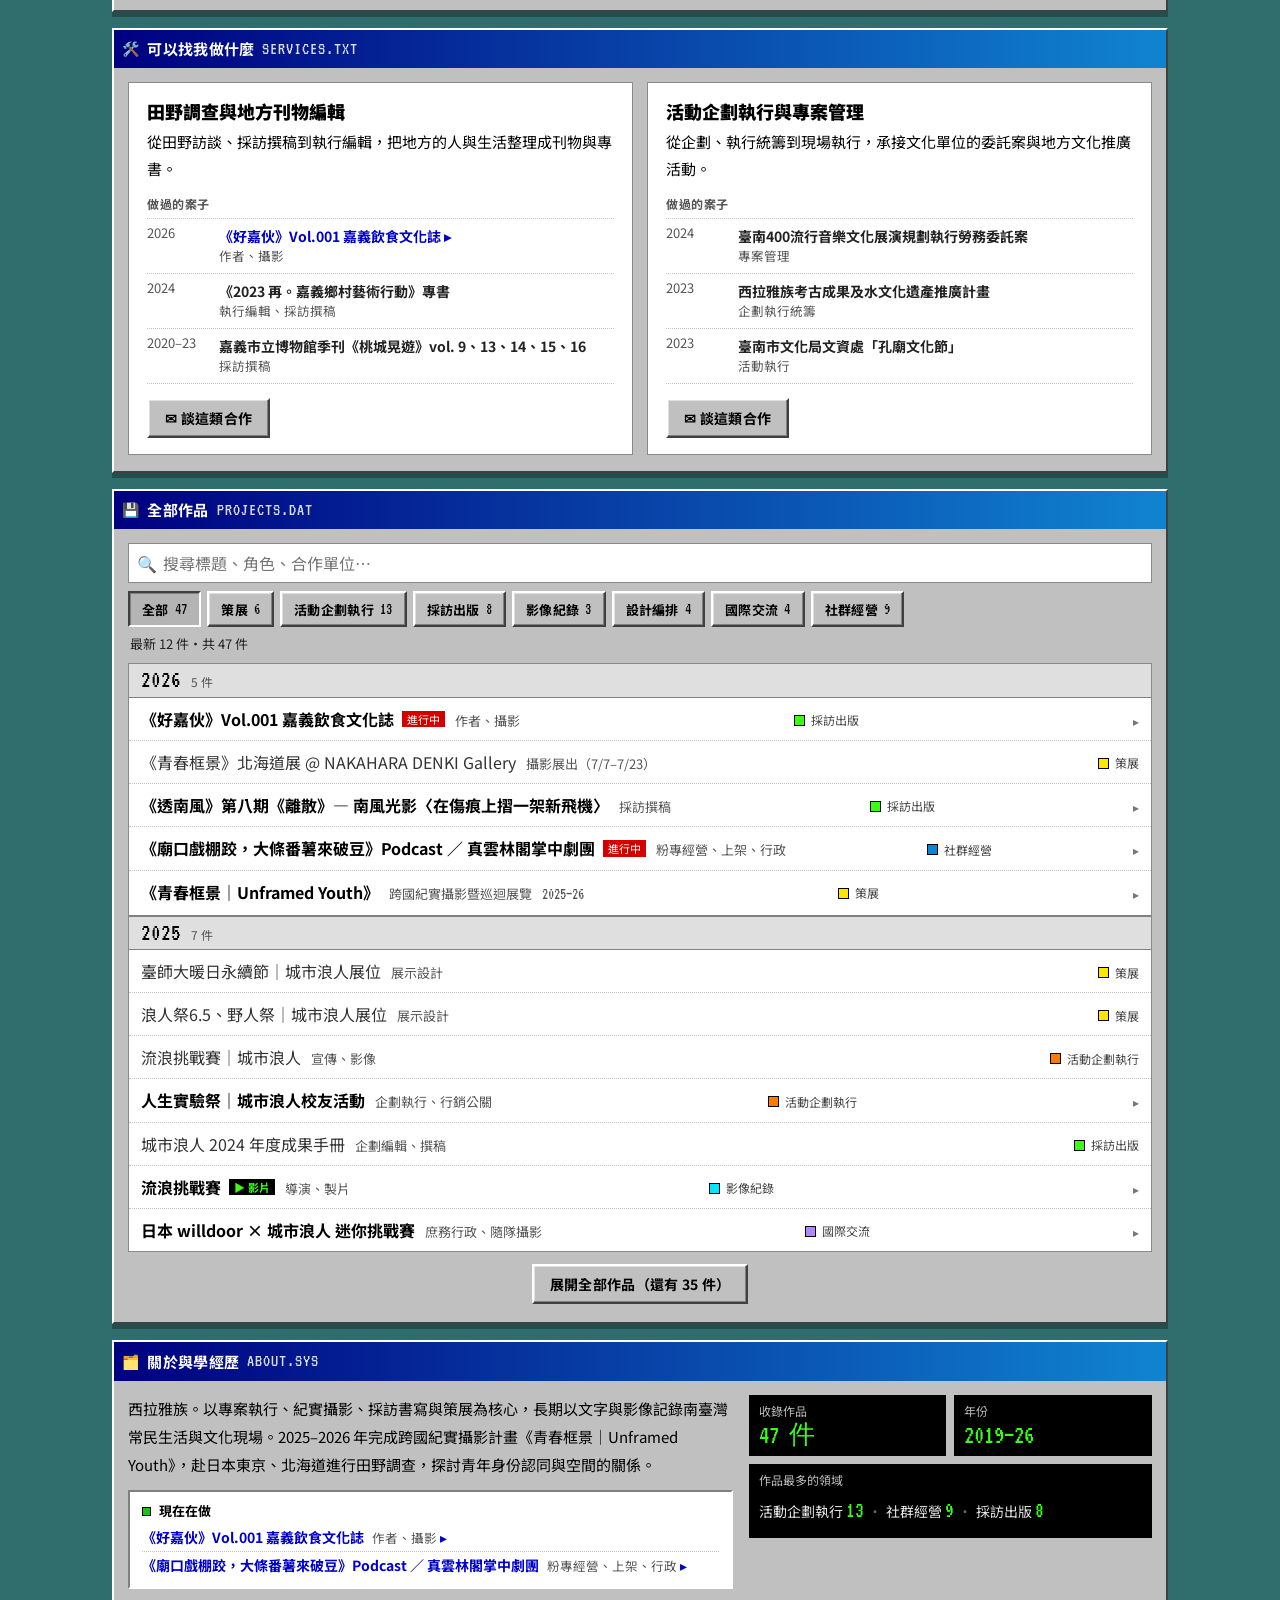
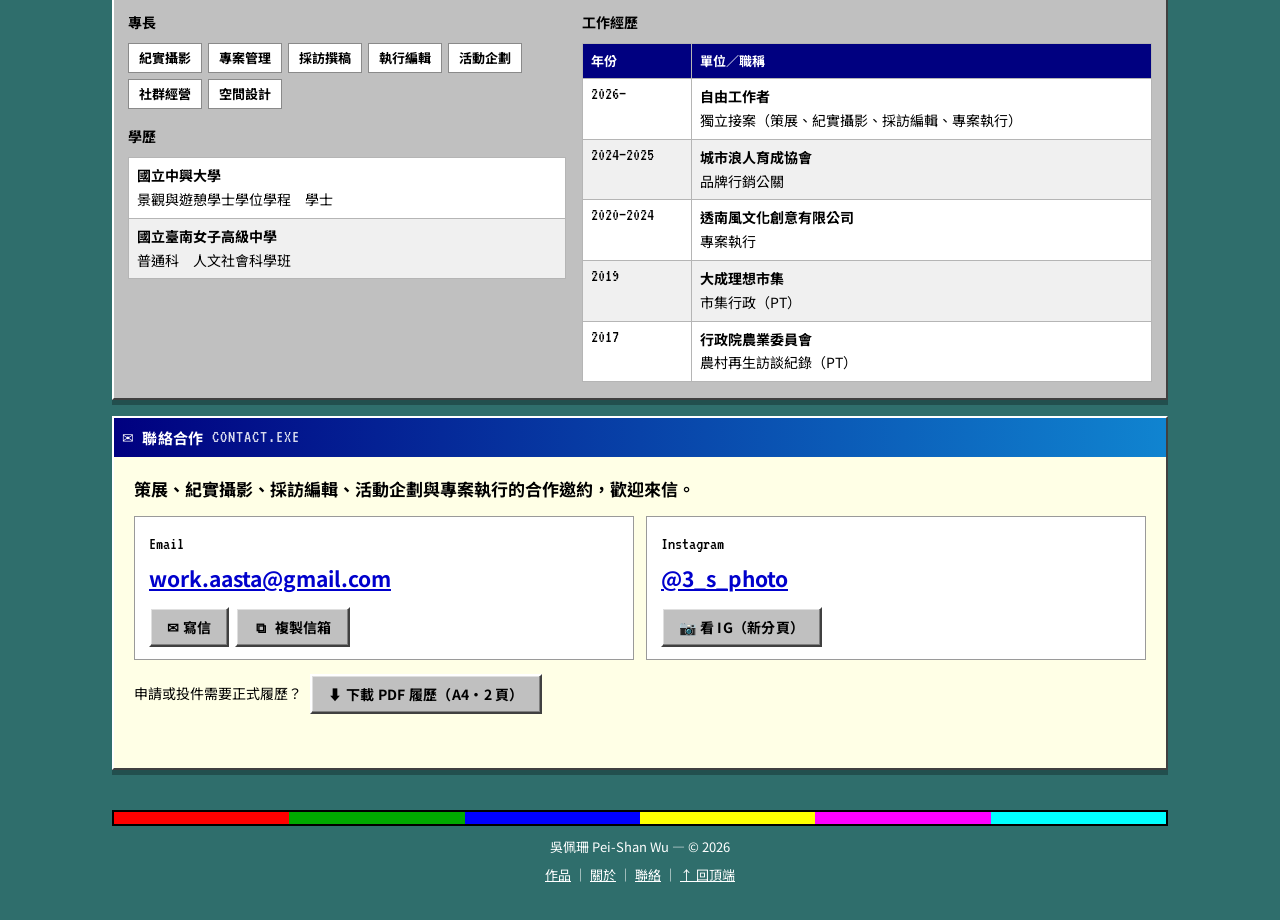
==== commit cceeb7d5: "Add 可以找我做什麼 section (data/services.csv) Two services, each with a one-line description, three past p" ====
--- a/portfolio/index.html
+++ b/portfolio/index.html
@@ -26,6 +26,7 @@
 window.SITE = {
   worksCsv: 'data/works.csv',
   experienceCsv: 'data/experience.csv',
+  servicesCsv: 'data/services.csv',
   sheetCsvUrl: '',
   // 「現在在做」下方的一句接案狀態，例如：'2026 年 12 月起可接新案'。留空就不顯示。
   availability: ''
@@ -87,6 +88,14 @@
       <div class="win-title"><span aria-hidden="true">⭐</span> <h2 id="featuredTitle">代表作品</h2> <span class="en">SELECTED.EXE</span></div>
       <div class="win-body silver">
         <div class="feat-grid" id="featuredGrid"><p class="loading">讀取中…</p></div>
+      </div>
+    </section>
+
+    <!-- 可以找我做什麼（內容在 data/services.csv）-->
+    <section class="win" id="services" aria-labelledby="servicesTitle" hidden>
+      <div class="win-title"><span aria-hidden="true">🛠️</span> <h2 id="servicesTitle">可以找我做什麼</h2> <span class="en">SERVICES.TXT</span></div>
+      <div class="win-body silver">
+        <div class="svc-grid" id="svcGrid"></div>
       </div>
     </section>
 
--- a/portfolio/assets/style.css
+++ b/portfolio/assets/style.css
@@ -469,3 +469,19 @@
 .about-top .stats .dist{grid-column:1 / -1;}
 @media (max-width:820px){ .about-top{grid-template-columns:1fr;} }
 .pola-wrap{gap:20px;}
+
+/* ── 可以找我做什麼 ── */
+.svc-grid{display:grid; grid-template-columns:repeat(auto-fit,minmax(min(100%,320px),1fr)); gap:14px;}
+.svc{display:flex; flex-direction:column; background:#fff; border:1px solid #8a8a8a; padding:16px 18px;}
+.svc h3{font-family:var(--font-head); font-weight:900; font-size:18px; line-height:1.35; margin:0 0 6px;}
+.svc-desc{margin:0 0 12px; font-size:15px; line-height:1.75;}
+.svc-h{margin:0 0 4px; font-size:12px; font-weight:700; color:#555; letter-spacing:.5px;}
+.svc-ex{list-style:none; margin:0 0 14px; padding:0; border-top:1px dotted #c4c4c4;}
+.svc-ex li{border-bottom:1px dotted #c4c4c4;}
+.svc-ex a,.svc-ex .plain{display:grid; grid-template-columns:62px minmax(0,1fr); column-gap:10px; padding:7px 0; font-size:14px; line-height:1.5; color:#222; text-decoration:none;}
+.svc-ex a{color:var(--link);}
+.svc-ex a:hover .t{text-decoration:underline;}
+.svc-ex .yr{font-family:var(--font-ui); font-size:13px; color:#555;}
+.svc-ex .t{font-weight:700;}
+.svc-ex .role{grid-column:2; font-size:12.5px; color:#555;}
+.svc-cta{margin-top:auto;}
